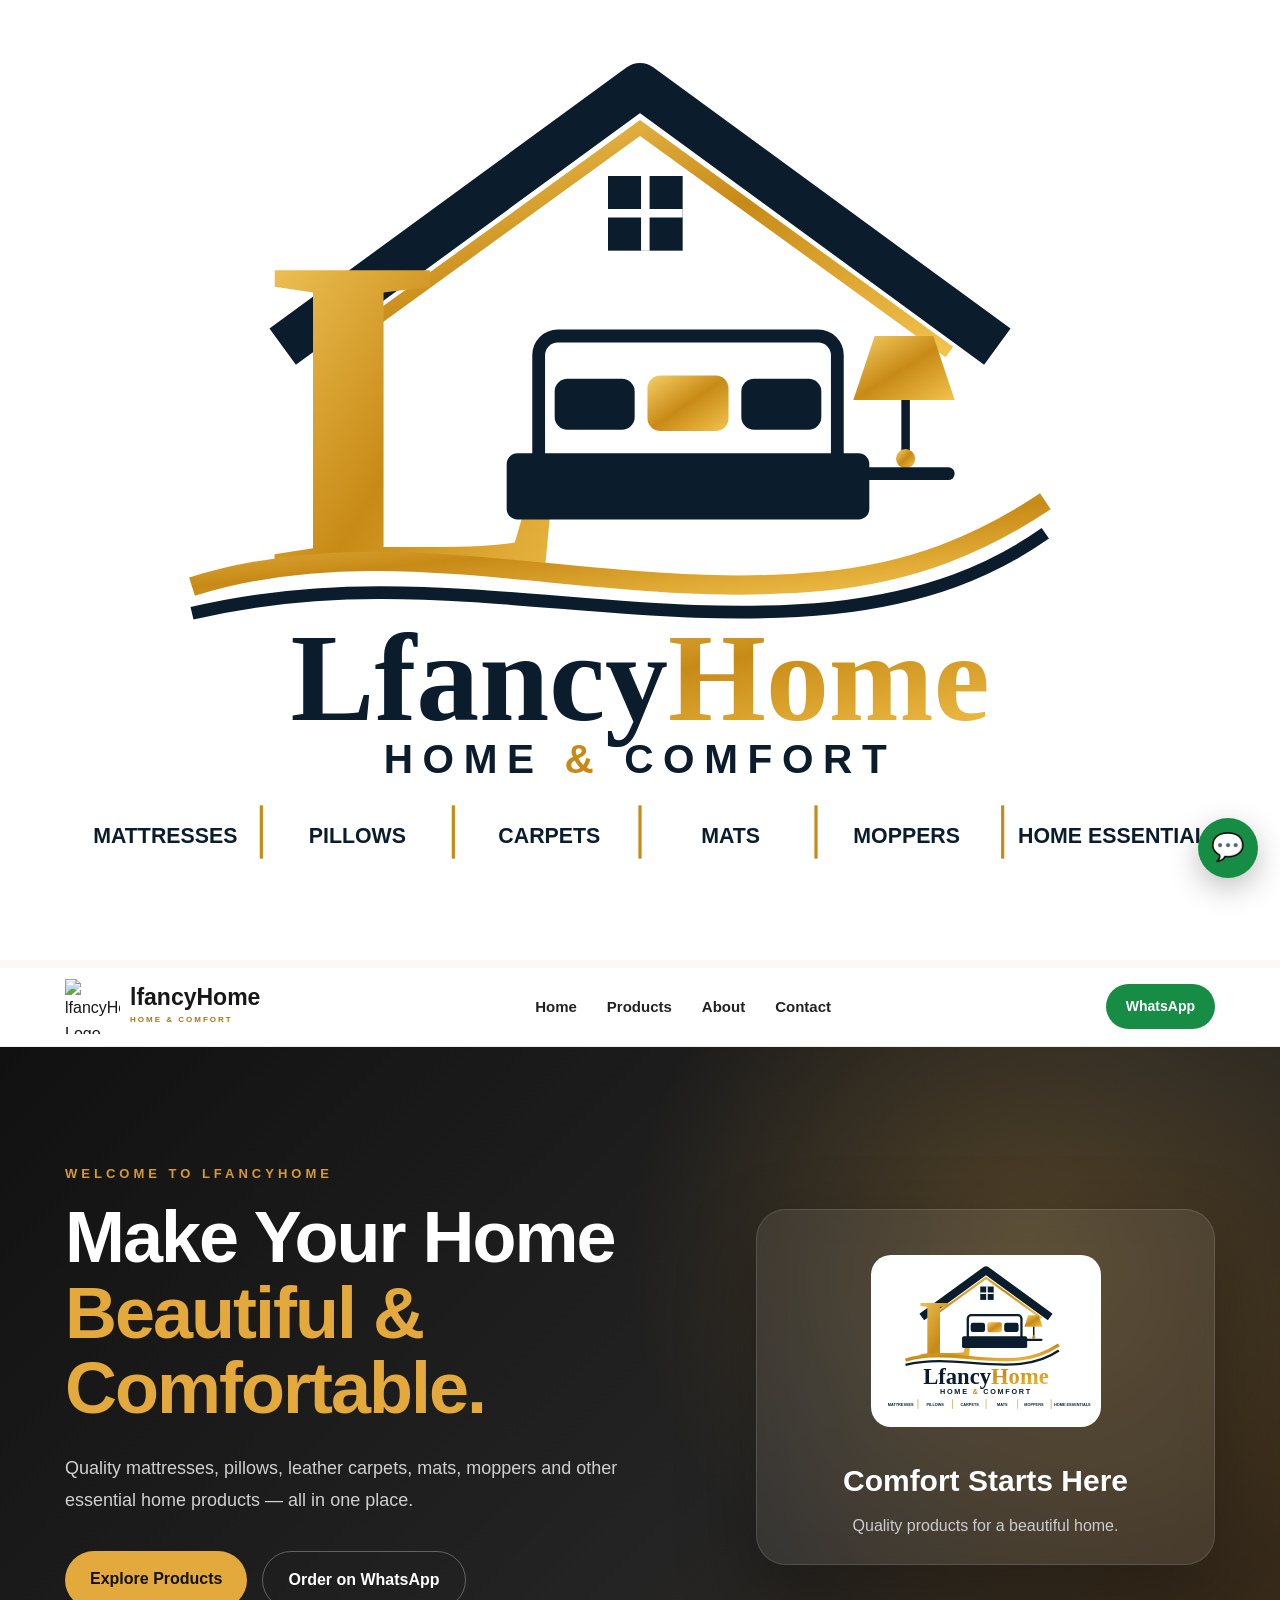
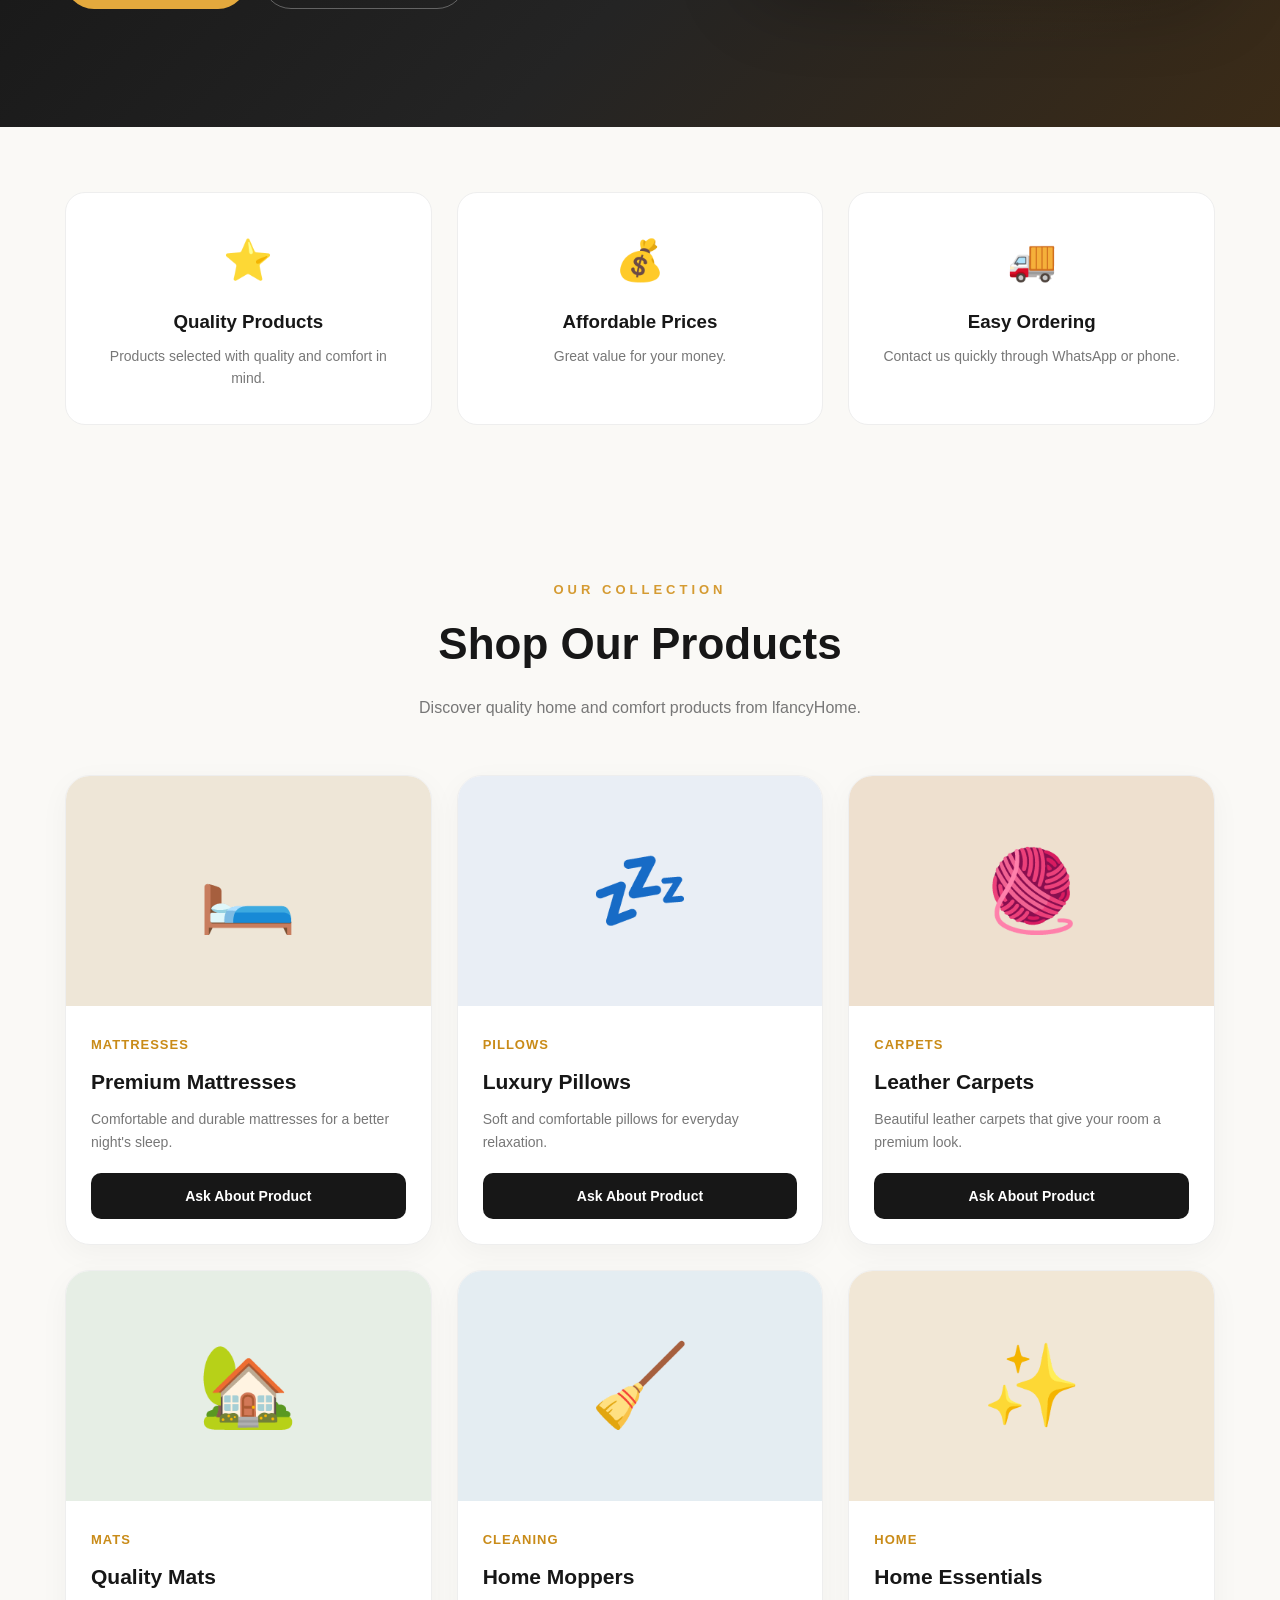
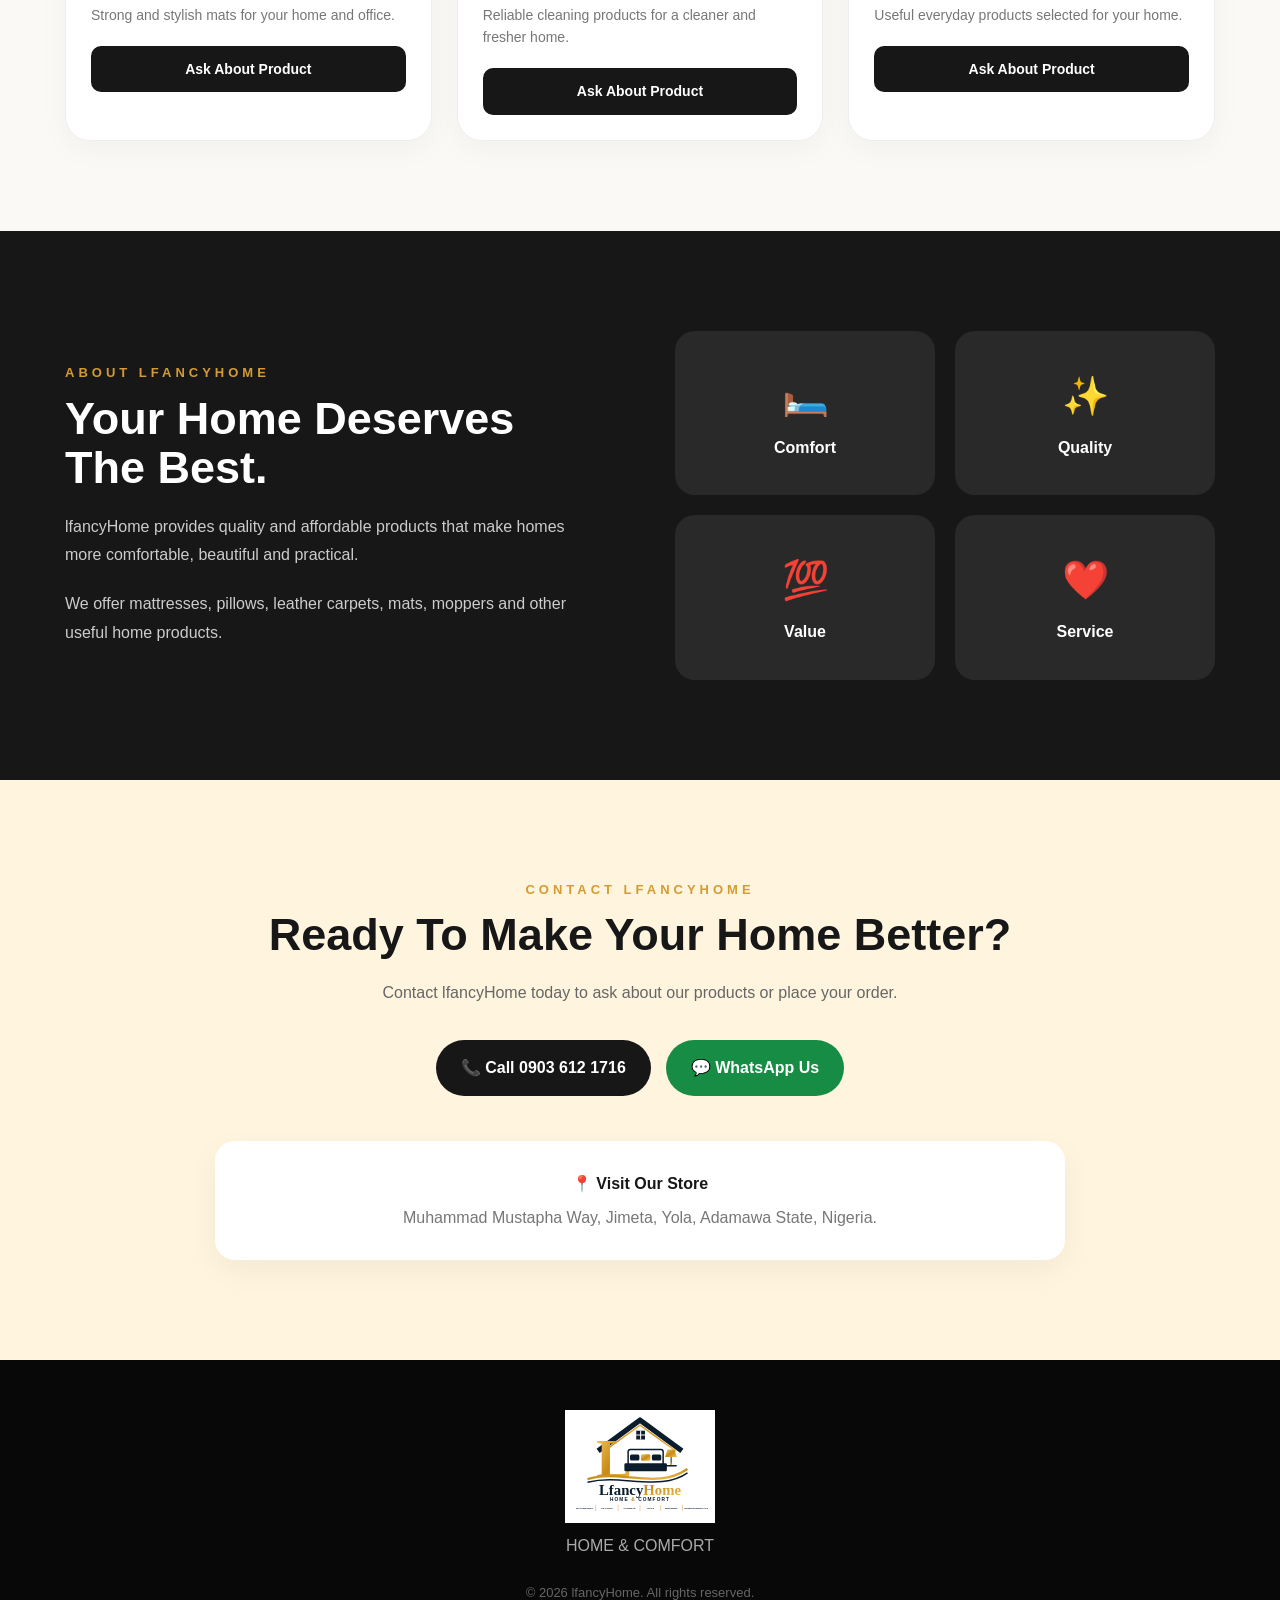
==== index.html @ cd6d3fe1 "Fix image source filename in index.html" ====
<!DOCTYPE html>
<html lang="en">
<head>
  <meta charset="UTF-8">
 <img src="lfancyHome-logo.svg" alt="lfancyHome Logo">
  <meta name="viewport" content="width=device-width, initial-scale=1.0">
  <title>lfancyHome | Home & Comfort</title>
  <meta name="description" content="lfancyHome - Quality mattresses, pillows, leather carpets, mats, moppers and home essentials in Jimeta, Yola, Adamawa State.">
  <link rel="stylesheet" href="style.css">
</head>
<body>

<header class="navbar">
  <div class="nav-container">
    <a href="#home" class="brand">
      <img src="Lfancy-home-logo.svg" alt="lfancyHome Logo">
      <div class="brand-text">
        <strong>lfancyHome</strong>
        <small>HOME & COMFORT</small>
      </div>
    </a>
    <nav>
      <a href="#home">Home</a>
      <a href="#products">Products</a>
      <a href="#about">About</a>
      <a href="#contact">Contact</a>
    </nav>
    <a class="whatsapp-btn" href="https://wa.me/2349036121716" target="_blank">WhatsApp</a>
  </div>
</header>

<section id="home" class="hero">
  <div class="hero-content">
    <div class="hero-text">
      <p class="small-title">WELCOME TO LFANCYHOME</p>
      <h1>Make Your Home <span>Beautiful & Comfortable.</span></h1>
      <p class="hero-description">Quality mattresses, pillows, leather carpets, mats, moppers and other essential home products — all in one place.</p>
      <div class="hero-buttons">
        <a href="#products" class="primary-btn">Explore Products</a>
        <a href="https://wa.me/2349036121716?text=Hello%20lfancyHome%2C%20I%20want%20to%20make%20an%20order." target="_blank" class="secondary-btn">Order on WhatsApp</a>
      </div>
    </div>
    <div class="hero-card">
      <img src="lfancyHome-logo.svg" alt="lfancyHome">
      <h2>Comfort Starts Here</h2>
      <p>Quality products for a beautiful home.</p>
    </div>
  </div>
</section>

<section class="features">
  <div class="feature"><div class="feature-icon">⭐</div><h3>Quality Products</h3><p>Products selected with quality and comfort in mind.</p></div>
  <div class="feature"><div class="feature-icon">💰</div><h3>Affordable Prices</h3><p>Great value for your money.</p></div>
  <div class="feature"><div class="feature-icon">🚚</div><h3>Easy Ordering</h3><p>Contact us quickly through WhatsApp or phone.</p></div>
</section>

<section id="products" class="products-section">
  <div class="section-heading">
    <p class="small-title">OUR COLLECTION</p>
    <h2>Shop Our Products</h2>
    <p>Discover quality home and comfort products from lfancyHome.</p>
  </div>

  <div class="product-grid">
    <div class="product-card"><div class="product-image mattress">🛏️</div><div class="product-content"><span>Mattresses</span><h3>Premium Mattresses</h3><p>Comfortable and durable mattresses for a better night's sleep.</p><a href="https://wa.me/2349036121716?text=Hello%20lfancyHome%2C%20I%20am%20interested%20in%20your%20mattresses." target="_blank" class="product-btn">Ask About Product</a></div></div>
    <div class="product-card"><div class="product-image pillows">💤</div><div class="product-content"><span>Pillows</span><h3>Luxury Pillows</h3><p>Soft and comfortable pillows for everyday relaxation.</p><a href="https://wa.me/2349036121716?text=Hello%20lfancyHome%2C%20I%20am%20interested%20in%20your%20pillows." target="_blank" class="product-btn">Ask About Product</a></div></div>
    <div class="product-card"><div class="product-image carpet">🧶</div><div class="product-content"><span>Carpets</span><h3>Leather Carpets</h3><p>Beautiful leather carpets that give your room a premium look.</p><a href="https://wa.me/2349036121716?text=Hello%20lfancyHome%2C%20I%20am%20interested%20in%20your%20leather%20carpets." target="_blank" class="product-btn">Ask About Product</a></div></div>
    <div class="product-card"><div class="product-image mats">🏡</div><div class="product-content"><span>Mats</span><h3>Quality Mats</h3><p>Strong and stylish mats for your home and office.</p><a href="https://wa.me/2349036121716?text=Hello%20lfancyHome%2C%20I%20am%20interested%20in%20your%20mats." target="_blank" class="product-btn">Ask About Product</a></div></div>
    <div class="product-card"><div class="product-image cleaning">🧹</div><div class="product-content"><span>Cleaning</span><h3>Home Moppers</h3><p>Reliable cleaning products for a cleaner and fresher home.</p><a href="https://wa.me/2349036121716?text=Hello%20lfancyHome%2C%20I%20am%20interested%20in%20your%20moppers." target="_blank" class="product-btn">Ask About Product</a></div></div>
    <div class="product-card"><div class="product-image home">✨</div><div class="product-content"><span>Home</span><h3>Home Essentials</h3><p>Useful everyday products selected for your home.</p><a href="https://wa.me/2349036121716?text=Hello%20lfancyHome%2C%20I%20want%20to%20know%20more%20about%20your%20home%20essentials." target="_blank" class="product-btn">Ask About Product</a></div></div>
  </div>
</section>

<section id="about" class="about">
  <div class="about-container">
    <div class="about-text">
      <p class="small-title">ABOUT LFANCYHOME</p>
      <h2>Your Home Deserves The Best.</h2>
      <p>lfancyHome provides quality and affordable products that make homes more comfortable, beautiful and practical.</p>
      <p>We offer mattresses, pillows, leather carpets, mats, moppers and other useful home products.</p>
    </div>
    <div class="about-box">
      <div><strong>🛏️</strong><p>Comfort</p></div>
      <div><strong>✨</strong><p>Quality</p></div>
      <div><strong>💯</strong><p>Value</p></div>
      <div><strong>❤️</strong><p>Service</p></div>
    </div>
  </div>
</section>

<section id="contact" class="contact">
  <div class="contact-container">
    <p class="small-title">CONTACT LFANCYHOME</p>
    <h2>Ready To Make Your Home Better?</h2>
    <p>Contact lfancyHome today to ask about our products or place your order.</p>
    <div class="contact-buttons">
      <a href="tel:+2349036121716" class="call-btn">📞 Call 0903 612 1716</a>
      <a href="https://wa.me/2349036121716" target="_blank" class="whatsapp-large">💬 WhatsApp Us</a>
    </div>
    <div class="address">
      <strong>📍 Visit Our Store</strong>
      <p>Muhammad Mustapha Way, Jimeta, Yola, Adamawa State, Nigeria.</p>
    </div>
  </div>
</section>

<footer>
  <img src="lfancyHome-logo.svg" alt="lfancyHome Logo">
  <p>HOME & COMFORT</p>
  <p class="copyright">© 2026 lfancyHome. All rights reserved.</p>
</footer>

<a href="https://wa.me/2349036121716" target="_blank" class="floating-whatsapp" aria-label="Chat with lfancyHome on WhatsApp">💬</a>

</body>
</html>
---- style.css ----
*{margin:0;padding:0;box-sizing:border-box}
html{scroll-behavior:smooth}
body{font-family:Arial,Helvetica,sans-serif;background:#faf9f6;color:#171717;line-height:1.6}
a{text-decoration:none}img{max-width:100%}
.navbar{position:sticky;top:0;z-index:1000;background:rgba(255,255,255,.97);border-bottom:1px solid #eee;backdrop-filter:blur(12px)}
.nav-container{max-width:1200px;min-height:78px;margin:auto;padding:10px 25px;display:flex;align-items:center;justify-content:space-between;gap:25px}
.brand{display:flex;align-items:center;gap:10px;color:#171717}.brand img{width:55px;height:55px;object-fit:contain}
.brand-text{display:flex;flex-direction:column}.brand-text strong{font-size:23px;line-height:1;font-weight:900}.brand-text small{margin-top:5px;font-size:8px;letter-spacing:2px;color:#a87518;font-weight:bold}
nav{display:flex;gap:30px}nav a{color:#222;font-size:15px;font-weight:600;transition:.3s}nav a:hover{color:#c98b18}
.whatsapp-btn{padding:11px 20px;border-radius:50px;background:#168c45;color:white;font-size:14px;font-weight:bold;transition:.3s}.whatsapp-btn:hover{background:#0d7036;transform:translateY(-2px)}
.hero{min-height:680px;background:radial-gradient(circle at 80% 30%,rgba(211,151,48,.25),transparent 35%),linear-gradient(135deg,#111,#242424 60%,#3b2b17);color:white;display:flex;align-items:center}
.hero-content{width:100%;max-width:1200px;margin:auto;padding:90px 25px;display:grid;grid-template-columns:1.15fr .85fr;align-items:center;gap:70px}
.small-title{color:#d59b32;font-size:13px;font-weight:bold;letter-spacing:4px;text-transform:uppercase}
.hero h1{margin-top:15px;font-size:clamp(42px,6vw,72px);line-height:1.05;font-weight:900;letter-spacing:-2px}.hero h1 span{display:block;color:#e4a93d}
.hero-description{max-width:650px;margin-top:25px;color:#d0d0d0;font-size:18px;line-height:1.8}
.hero-buttons{margin-top:35px;display:flex;flex-wrap:wrap;gap:15px}.primary-btn,.secondary-btn{display:inline-block;padding:15px 25px;border-radius:50px;font-weight:bold;transition:.3s}
.primary-btn{background:#e4a93d;color:#111}.primary-btn:hover{background:#f2bd55;transform:translateY(-3px)}
.secondary-btn{color:white;border:1px solid rgba(255,255,255,.3)}.secondary-btn:hover{background:white;color:#111}
.hero-card{padding:25px;border-radius:30px;background:rgba(255,255,255,.08);border:1px solid rgba(255,255,255,.12);text-align:center;backdrop-filter:blur(15px);box-shadow:0 30px 80px rgba(0,0,0,.3)}
.hero-card img{width:230px;margin:20px auto 30px;display:block;border-radius:20px}.hero-card h2{font-size:30px}.hero-card p{margin-top:8px;color:#ccc}
.features{max-width:1200px;margin:auto;padding:65px 25px;display:grid;grid-template-columns:repeat(3,1fr);gap:25px}
.feature{background:white;padding:35px 25px;border-radius:20px;text-align:center;border:1px solid #eee;transition:.3s}.feature:hover{transform:translateY(-6px);box-shadow:0 20px 50px rgba(0,0,0,.08)}
.feature-icon{font-size:40px;margin-bottom:15px}.feature h3{margin-bottom:8px}.feature p{color:#777;font-size:14px}
.products-section{max-width:1200px;margin:auto;padding:90px 25px}.section-heading{max-width:700px;margin:auto;text-align:center}.section-heading h2{margin-top:8px;font-size:44px;font-weight:900}.section-heading>p:last-child{margin-top:15px;color:#777}
.product-grid{margin-top:55px;display:grid;grid-template-columns:repeat(3,1fr);gap:25px}.product-card{overflow:hidden;background:white;border-radius:25px;border:1px solid #eee;box-shadow:0 8px 30px rgba(0,0,0,.04);transition:.3s}.product-card:hover{transform:translateY(-8px);box-shadow:0 25px 60px rgba(0,0,0,.1)}
.product-image{height:230px;display:flex;align-items:center;justify-content:center;font-size:80px}.mattress{background:#eee6d7}.pillows{background:#e9eef5}.carpet{background:#eee0cf}.mats{background:#e6eee5}.cleaning{background:#e4edf2}.home{background:#f1e7d6}
.product-content{padding:25px}.product-content span{color:#c98b18;font-size:13px;font-weight:bold;text-transform:uppercase;letter-spacing:1px}.product-content h3{margin-top:8px;font-size:21px}.product-content p{margin-top:10px;color:#777;font-size:14px}
.product-btn{display:block;margin-top:20px;padding:12px;background:#171717;color:white;text-align:center;border-radius:10px;font-size:14px;font-weight:bold;transition:.3s}.product-btn:hover{background:#c98b18}
.about{background:#171717;color:white}.about-container{max-width:1200px;margin:auto;padding:100px 25px;display:grid;grid-template-columns:1fr 1fr;gap:70px;align-items:center}
.about h2{margin-top:10px;font-size:45px;line-height:1.1}.about-text>p:not(.small-title){margin-top:20px;color:#ccc;line-height:1.8}
.about-box{display:grid;grid-template-columns:repeat(2,1fr);gap:20px}.about-box div{padding:35px;background:rgba(255,255,255,.08);border-radius:20px;text-align:center}.about-box strong{font-size:38px}.about-box p{margin-top:8px;font-weight:bold}
.contact{background:#fff5df;text-align:center}.contact-container{max-width:900px;margin:auto;padding:100px 25px}.contact h2{margin-top:10px;font-size:45px;line-height:1.1}.contact-container>p:not(.small-title){margin-top:20px;color:#666}
.contact-buttons{margin-top:35px;display:flex;justify-content:center;flex-wrap:wrap;gap:15px}.call-btn,.whatsapp-large{padding:15px 25px;border-radius:50px;font-weight:bold;transition:.3s}.call-btn{background:#171717;color:white}.whatsapp-large{background:#168c45;color:white}
.address{margin-top:45px;padding:30px;background:white;border-radius:20px;box-shadow:0 10px 30px rgba(0,0,0,.05)}.address p{margin-top:8px;color:#777}
footer{padding:50px 25px;background:#080808;color:white;text-align:center}footer img{width:150px;margin:auto;display:block}footer>p{margin-top:10px;color:#aaa}footer .copyright{margin-top:25px;color:#666;font-size:13px}
.floating-whatsapp{position:fixed;right:22px;bottom:22px;z-index:999;width:60px;height:60px;display:flex;align-items:center;justify-content:center;background:#168c45;color:white;border-radius:50%;font-size:27px;box-shadow:0 10px 30px rgba(0,0,0,.25);transition:.3s}.floating-whatsapp:hover{transform:scale(1.1)}
@media(max-width:900px){nav{display:none}.hero-content{grid-template-columns:1fr;text-align:center}.hero-description{margin-left:auto;margin-right:auto}.hero-buttons{justify-content:center}.hero-card{max-width:500px;width:100%;margin:auto}.features{grid-template-columns:1fr}.product-grid{grid-template-columns:repeat(2,1fr)}.about-container{grid-template-columns:1fr}}
@media(max-width:600px){.nav-container{padding:10px 15px}.brand img{width:45px;height:45px}.brand-text strong{font-size:19px}.brand-text small{font-size:7px}.whatsapp-btn{padding:9px 13px;font-size:12px}.hero-content{padding:70px 20px}.hero h1{font-size:42px}.hero-description{font-size:16px}.products-section{padding:70px 20px}.section-heading h2{font-size:35px}.product-grid{grid-template-columns:1fr}.about-container{padding:70px 20px}.about h2{font-size:35px}.contact-container{padding:70px 20px}.contact h2{font-size:35px}.floating-whatsapp{width:55px;height:55px;right:18px;bottom:18px}}
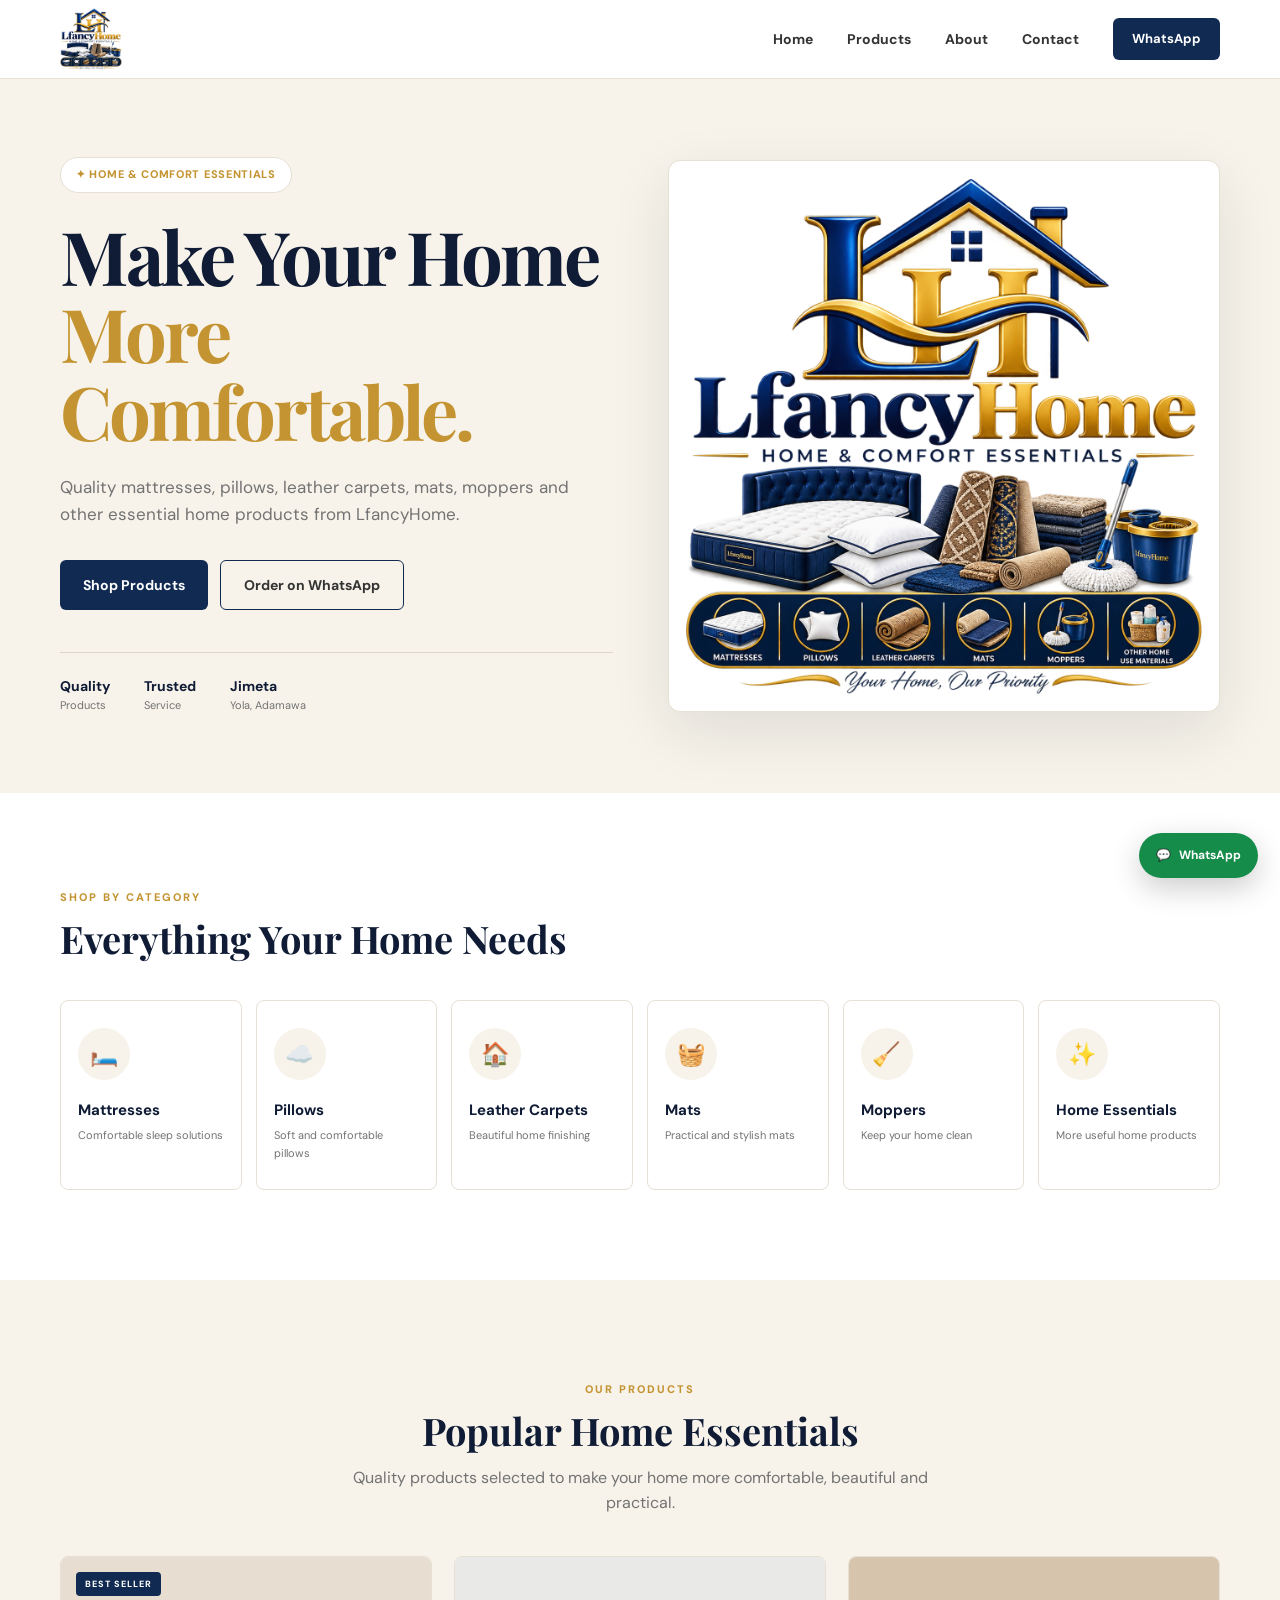
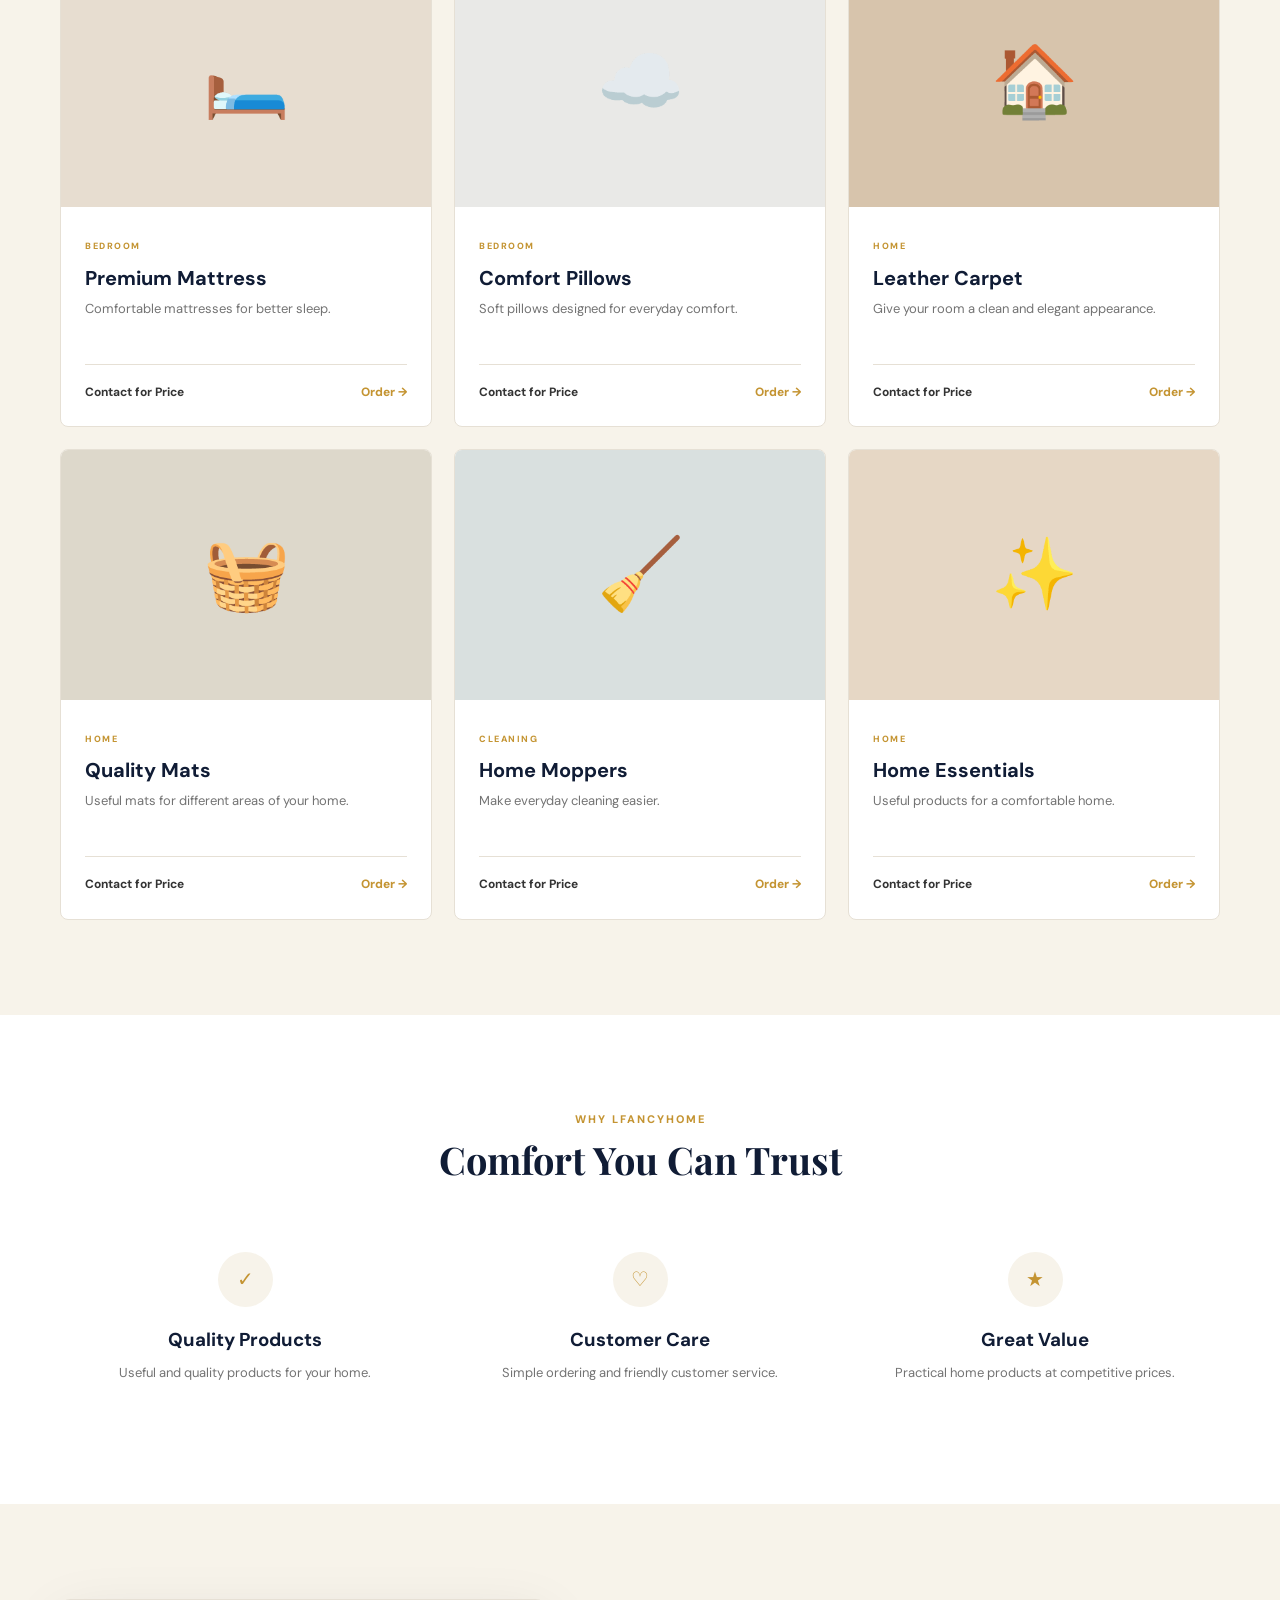
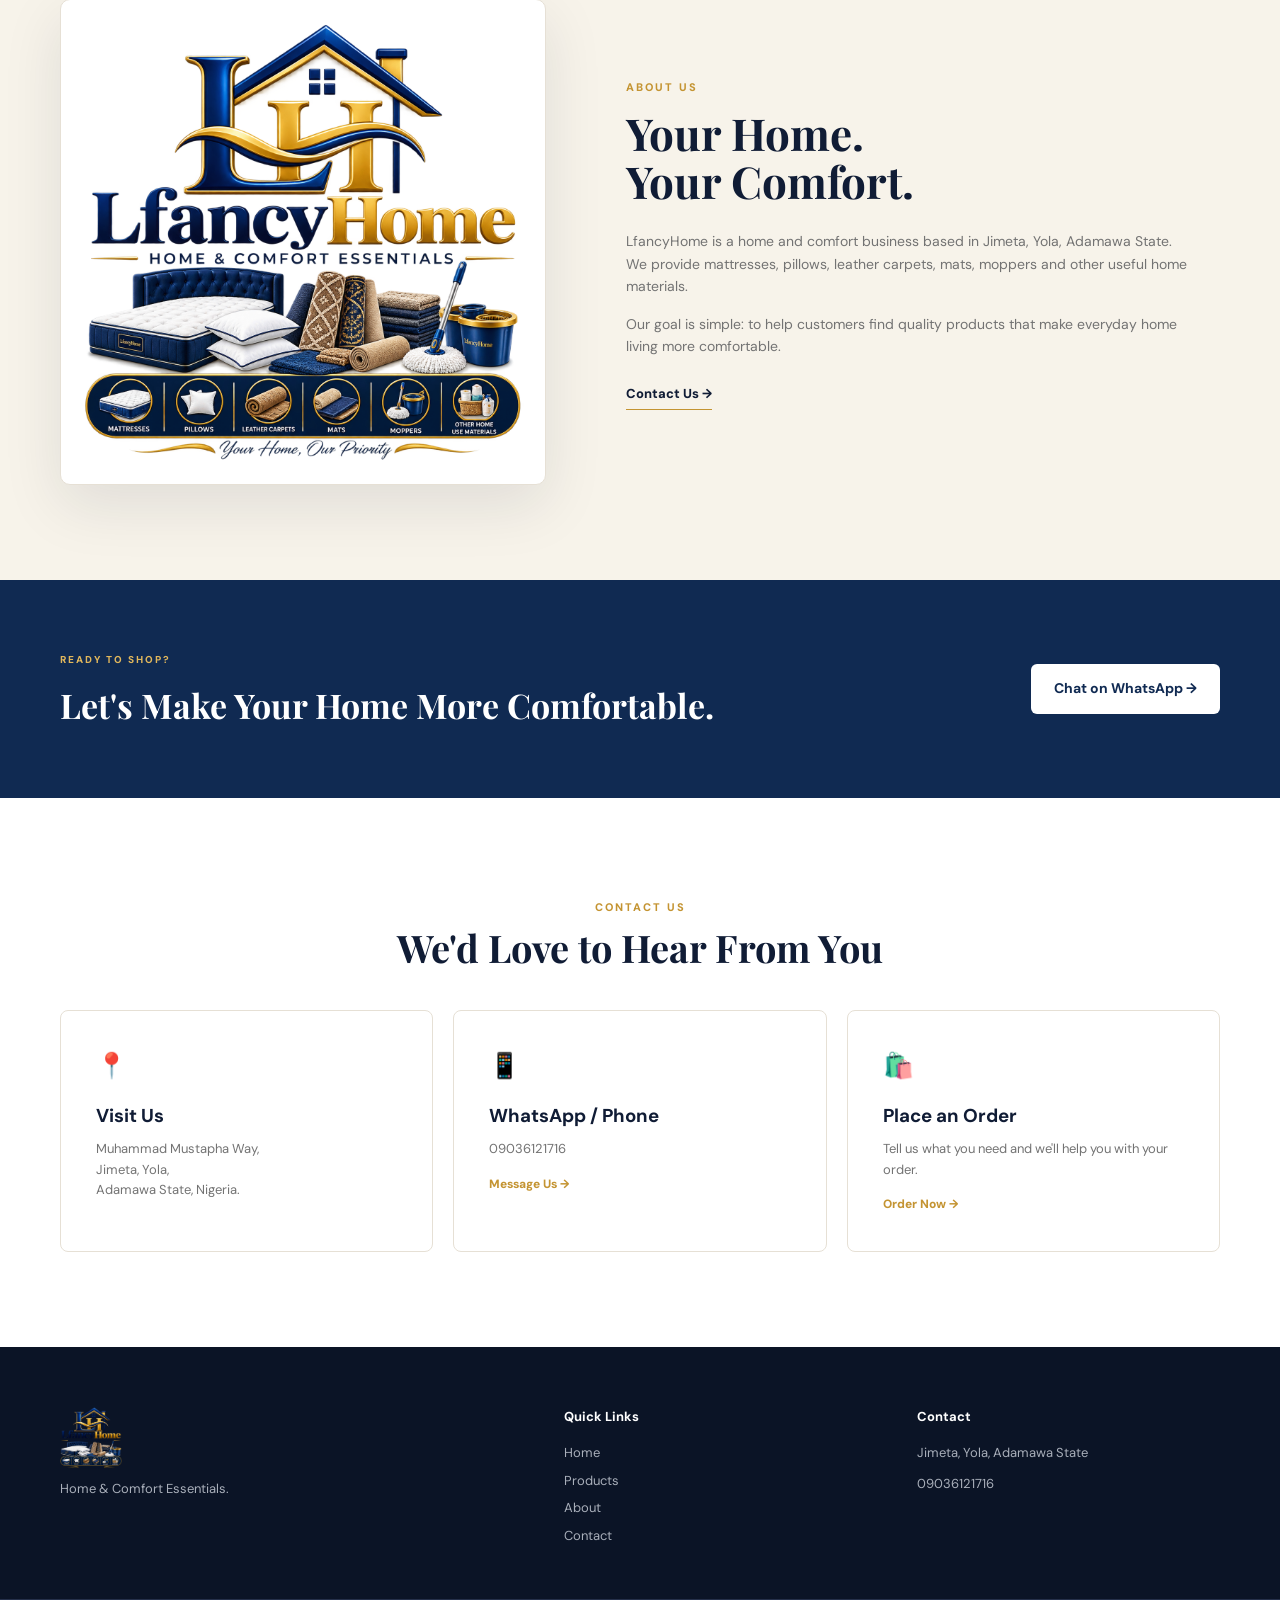
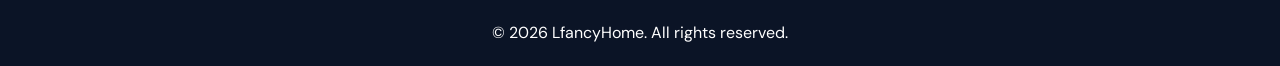
==== commit eff95b67: "Add files via upload" ====
--- a/index.html
+++ b/index.html
@@ -2,115 +2,121 @@
 <html lang="en">
 <head>
   <meta charset="UTF-8">
- <img src="lfancyHome-logo.svg" alt="lfancyHome Logo">
   <meta name="viewport" content="width=device-width, initial-scale=1.0">
-  <title>lfancyHome | Home & Comfort</title>
-  <meta name="description" content="lfancyHome - Quality mattresses, pillows, leather carpets, mats, moppers and home essentials in Jimeta, Yola, Adamawa State.">
+  <title>LfancyHome | Home & Comfort Essentials</title>
+  <meta name="description" content="LfancyHome - mattresses, pillows, leather carpets, mats, moppers and home essentials in Jimeta, Yola, Adamawa State.">
+  <link rel="preconnect" href="https://fonts.googleapis.com">
+  <link rel="preconnect" href="https://fonts.gstatic.com" crossorigin>
+  <link href="https://fonts.googleapis.com/css2?family=DM+Sans:wght@400;500;600;700&family=Playfair+Display:wght@600;700&display=swap" rel="stylesheet">
   <link rel="stylesheet" href="style.css">
 </head>
 <body>
-
-<header class="navbar">
-  <div class="nav-container">
-    <a href="#home" class="brand">
-      <img src="Lfancy-home-logo.svg" alt="lfancyHome Logo">
-      <div class="brand-text">
-        <strong>lfancyHome</strong>
-        <small>HOME & COMFORT</small>
-      </div>
-    </a>
-    <nav>
-      <a href="#home">Home</a>
-      <a href="#products">Products</a>
-      <a href="#about">About</a>
-      <a href="#contact">Contact</a>
+<header class="header">
+  <div class="container nav">
+    <a href="#home" class="brand"><img src="LfancyHome-logo.png" alt="LfancyHome - Home & Comfort Essentials"></a>
+    <nav class="desktop-nav">
+      <a href="#home">Home</a><a href="#products">Products</a><a href="#about">About</a><a href="#contact">Contact</a>
     </nav>
-    <a class="whatsapp-btn" href="https://wa.me/2349036121716" target="_blank">WhatsApp</a>
+    <a class="nav-whatsapp" href="https://wa.me/2349036121716" target="_blank">WhatsApp</a>
+    <button class="menu-btn" id="menuBtn" aria-label="Open menu">☰</button>
+  </div>
+  <div class="mobile-menu" id="mobileMenu">
+    <a href="#home">Home</a><a href="#products">Products</a><a href="#about">About</a><a href="#contact">Contact</a>
+    <a class="mobile-whatsapp" href="https://wa.me/2349036121716" target="_blank">Order on WhatsApp</a>
   </div>
 </header>
 
-<section id="home" class="hero">
-  <div class="hero-content">
-    <div class="hero-text">
-      <p class="small-title">WELCOME TO LFANCYHOME</p>
-      <h1>Make Your Home <span>Beautiful & Comfortable.</span></h1>
-      <p class="hero-description">Quality mattresses, pillows, leather carpets, mats, moppers and other essential home products — all in one place.</p>
+<main>
+<section class="hero" id="home">
+  <div class="container hero-grid">
+    <div class="hero-content">
+      <div class="badge">✦ HOME & COMFORT ESSENTIALS</div>
+      <h1>Make Your Home <span>More Comfortable.</span></h1>
+      <p>Quality mattresses, pillows, leather carpets, mats, moppers and other essential home products from LfancyHome.</p>
       <div class="hero-buttons">
-        <a href="#products" class="primary-btn">Explore Products</a>
-        <a href="https://wa.me/2349036121716?text=Hello%20lfancyHome%2C%20I%20want%20to%20make%20an%20order." target="_blank" class="secondary-btn">Order on WhatsApp</a>
+        <a href="#products" class="btn btn-primary">Shop Products</a>
+        <a href="https://wa.me/2349036121716?text=Hello%20LfancyHome%2C%20I%20want%20to%20make%20an%20order." class="btn btn-outline" target="_blank">Order on WhatsApp</a>
+      </div>
+      <div class="hero-info">
+        <div><strong>Quality</strong><small>Products</small></div>
+        <div><strong>Trusted</strong><small>Service</small></div>
+        <div><strong>Jimeta</strong><small>Yola, Adamawa</small></div>
       </div>
     </div>
-    <div class="hero-card">
-      <img src="lfancyHome-logo.svg" alt="lfancyHome">
-      <h2>Comfort Starts Here</h2>
-      <p>Quality products for a beautiful home.</p>
+    <div class="hero-logo-card">
+      <img src="LfancyHome-logo.png" alt="LfancyHome logo showing mattresses, pillows, carpets, mats and moppers">
     </div>
   </div>
 </section>
 
-<section class="features">
-  <div class="feature"><div class="feature-icon">⭐</div><h3>Quality Products</h3><p>Products selected with quality and comfort in mind.</p></div>
-  <div class="feature"><div class="feature-icon">💰</div><h3>Affordable Prices</h3><p>Great value for your money.</p></div>
-  <div class="feature"><div class="feature-icon">🚚</div><h3>Easy Ordering</h3><p>Contact us quickly through WhatsApp or phone.</p></div>
-</section>
-
-<section id="products" class="products-section">
-  <div class="section-heading">
-    <p class="small-title">OUR COLLECTION</p>
-    <h2>Shop Our Products</h2>
-    <p>Discover quality home and comfort products from lfancyHome.</p>
-  </div>
-
-  <div class="product-grid">
-    <div class="product-card"><div class="product-image mattress">🛏️</div><div class="product-content"><span>Mattresses</span><h3>Premium Mattresses</h3><p>Comfortable and durable mattresses for a better night's sleep.</p><a href="https://wa.me/2349036121716?text=Hello%20lfancyHome%2C%20I%20am%20interested%20in%20your%20mattresses." target="_blank" class="product-btn">Ask About Product</a></div></div>
-    <div class="product-card"><div class="product-image pillows">💤</div><div class="product-content"><span>Pillows</span><h3>Luxury Pillows</h3><p>Soft and comfortable pillows for everyday relaxation.</p><a href="https://wa.me/2349036121716?text=Hello%20lfancyHome%2C%20I%20am%20interested%20in%20your%20pillows." target="_blank" class="product-btn">Ask About Product</a></div></div>
-    <div class="product-card"><div class="product-image carpet">🧶</div><div class="product-content"><span>Carpets</span><h3>Leather Carpets</h3><p>Beautiful leather carpets that give your room a premium look.</p><a href="https://wa.me/2349036121716?text=Hello%20lfancyHome%2C%20I%20am%20interested%20in%20your%20leather%20carpets." target="_blank" class="product-btn">Ask About Product</a></div></div>
-    <div class="product-card"><div class="product-image mats">🏡</div><div class="product-content"><span>Mats</span><h3>Quality Mats</h3><p>Strong and stylish mats for your home and office.</p><a href="https://wa.me/2349036121716?text=Hello%20lfancyHome%2C%20I%20am%20interested%20in%20your%20mats." target="_blank" class="product-btn">Ask About Product</a></div></div>
-    <div class="product-card"><div class="product-image cleaning">🧹</div><div class="product-content"><span>Cleaning</span><h3>Home Moppers</h3><p>Reliable cleaning products for a cleaner and fresher home.</p><a href="https://wa.me/2349036121716?text=Hello%20lfancyHome%2C%20I%20am%20interested%20in%20your%20moppers." target="_blank" class="product-btn">Ask About Product</a></div></div>
-    <div class="product-card"><div class="product-image home">✨</div><div class="product-content"><span>Home</span><h3>Home Essentials</h3><p>Useful everyday products selected for your home.</p><a href="https://wa.me/2349036121716?text=Hello%20lfancyHome%2C%20I%20want%20to%20know%20more%20about%20your%20home%20essentials." target="_blank" class="product-btn">Ask About Product</a></div></div>
-  </div>
-</section>
-
-<section id="about" class="about">
-  <div class="about-container">
-    <div class="about-text">
-      <p class="small-title">ABOUT LFANCYHOME</p>
-      <h2>Your Home Deserves The Best.</h2>
-      <p>lfancyHome provides quality and affordable products that make homes more comfortable, beautiful and practical.</p>
-      <p>We offer mattresses, pillows, leather carpets, mats, moppers and other useful home products.</p>
-    </div>
-    <div class="about-box">
-      <div><strong>🛏️</strong><p>Comfort</p></div>
-      <div><strong>✨</strong><p>Quality</p></div>
-      <div><strong>💯</strong><p>Value</p></div>
-      <div><strong>❤️</strong><p>Service</p></div>
+<section class="categories">
+  <div class="container">
+    <div class="section-heading"><span>SHOP BY CATEGORY</span><h2>Everything Your Home Needs</h2></div>
+    <div class="category-grid">
+      <a href="#products" class="category"><div class="category-icon">🛏️</div><h3>Mattresses</h3><p>Comfortable sleep solutions</p></a>
+      <a href="#products" class="category"><div class="category-icon">☁️</div><h3>Pillows</h3><p>Soft and comfortable pillows</p></a>
+      <a href="#products" class="category"><div class="category-icon">🏠</div><h3>Leather Carpets</h3><p>Beautiful home finishing</p></a>
+      <a href="#products" class="category"><div class="category-icon">🧺</div><h3>Mats</h3><p>Practical and stylish mats</p></a>
+      <a href="#products" class="category"><div class="category-icon">🧹</div><h3>Moppers</h3><p>Keep your home clean</p></a>
+      <a href="#products" class="category"><div class="category-icon">✨</div><h3>Home Essentials</h3><p>More useful home products</p></a>
     </div>
   </div>
 </section>
 
-<section id="contact" class="contact">
-  <div class="contact-container">
-    <p class="small-title">CONTACT LFANCYHOME</p>
-    <h2>Ready To Make Your Home Better?</h2>
-    <p>Contact lfancyHome today to ask about our products or place your order.</p>
-    <div class="contact-buttons">
-      <a href="tel:+2349036121716" class="call-btn">📞 Call 0903 612 1716</a>
-      <a href="https://wa.me/2349036121716" target="_blank" class="whatsapp-large">💬 WhatsApp Us</a>
+<section class="products-section" id="products">
+  <div class="container">
+    <div class="section-heading center">
+      <span>OUR PRODUCTS</span><h2>Popular Home Essentials</h2>
+      <p>Quality products selected to make your home more comfortable, beautiful and practical.</p>
     </div>
-    <div class="address">
-      <strong>📍 Visit Our Store</strong>
-      <p>Muhammad Mustapha Way, Jimeta, Yola, Adamawa State, Nigeria.</p>
+    <div class="product-grid">
+      <article class="product-card"><div class="product-image mattress"><span>BEST SELLER</span>🛏️</div><div class="product-info"><small>BEDROOM</small><h3>Premium Mattress</h3><p>Comfortable mattresses for better sleep.</p><div class="product-bottom"><strong>Contact for Price</strong><a href="https://wa.me/2349036121716?text=Hello%20LfancyHome%2C%20I%27m%20interested%20in%20a%20Premium%20Mattress." target="_blank">Order →</a></div></div></article>
+      <article class="product-card"><div class="product-image pillow">☁️</div><div class="product-info"><small>BEDROOM</small><h3>Comfort Pillows</h3><p>Soft pillows designed for everyday comfort.</p><div class="product-bottom"><strong>Contact for Price</strong><a href="https://wa.me/2349036121716?text=Hello%20LfancyHome%2C%20I%27m%20interested%20in%20Comfort%20Pillows." target="_blank">Order →</a></div></div></article>
+      <article class="product-card"><div class="product-image carpet">🏠</div><div class="product-info"><small>HOME</small><h3>Leather Carpet</h3><p>Give your room a clean and elegant appearance.</p><div class="product-bottom"><strong>Contact for Price</strong><a href="https://wa.me/2349036121716?text=Hello%20LfancyHome%2C%20I%27m%20interested%20in%20Leather%20Carpets." target="_blank">Order →</a></div></div></article>
+      <article class="product-card"><div class="product-image mat">🧺</div><div class="product-info"><small>HOME</small><h3>Quality Mats</h3><p>Useful mats for different areas of your home.</p><div class="product-bottom"><strong>Contact for Price</strong><a href="https://wa.me/2349036121716?text=Hello%20LfancyHome%2C%20I%27m%20interested%20in%20Quality%20Mats." target="_blank">Order →</a></div></article>
+      <article class="product-card"><div class="product-image mop">🧹</div><div class="product-info"><small>CLEANING</small><h3>Home Moppers</h3><p>Make everyday cleaning easier.</p><div class="product-bottom"><strong>Contact for Price</strong><a href="https://wa.me/2349036121716?text=Hello%20LfancyHome%2C%20I%27m%20interested%20in%20Home%20Moppers." target="_blank">Order →</a></div></article>
+      <article class="product-card"><div class="product-image essentials">✨</div><div class="product-info"><small>HOME</small><h3>Home Essentials</h3><p>Useful products for a comfortable home.</p><div class="product-bottom"><strong>Contact for Price</strong><a href="https://wa.me/2349036121716?text=Hello%20LfancyHome%2C%20I%27m%20interested%20in%20your%20Home%20Essentials." target="_blank">Order →</a></div></article>
     </div>
   </div>
 </section>
 
-<footer>
-  <img src="lfancyHome-logo.svg" alt="lfancyHome Logo">
-  <p>HOME & COMFORT</p>
-  <p class="copyright">© 2026 lfancyHome. All rights reserved.</p>
-</footer>
+<section class="why-us"><div class="container">
+  <div class="section-heading center"><span>WHY LFANCYHOME</span><h2>Comfort You Can Trust</h2></div>
+  <div class="features">
+    <div class="feature"><div>✓</div><h3>Quality Products</h3><p>Useful and quality products for your home.</p></div>
+    <div class="feature"><div>♡</div><h3>Customer Care</h3><p>Simple ordering and friendly customer service.</p></div>
+    <div class="feature"><div>★</div><h3>Great Value</h3><p>Practical home products at competitive prices.</p></div>
+  </div>
+</div></section>
 
-<a href="https://wa.me/2349036121716" target="_blank" class="floating-whatsapp" aria-label="Chat with lfancyHome on WhatsApp">💬</a>
+<section class="about" id="about"><div class="container about-grid">
+  <div class="about-box"><img src="LfancyHome-logo.png" alt="LfancyHome"></div>
+  <div class="about-content"><span>ABOUT US</span><h2>Your Home.<br>Your Comfort.</h2>
+    <p>LfancyHome is a home and comfort business based in Jimeta, Yola, Adamawa State. We provide mattresses, pillows, leather carpets, mats, moppers and other useful home materials.</p>
+    <p>Our goal is simple: to help customers find quality products that make everyday home living more comfortable.</p>
+    <a href="#contact" class="text-link">Contact Us →</a>
+  </div>
+</div></section>
 
+<section class="cta"><div class="container"><div><span>READY TO SHOP?</span><h2>Let's Make Your Home More Comfortable.</h2></div><a href="https://wa.me/2349036121716?text=Hello%20LfancyHome%2C%20I%20want%20to%20make%20an%20order." target="_blank" class="btn btn-light">Chat on WhatsApp →</a></div></section>
+
+<section class="contact" id="contact"><div class="container">
+  <div class="section-heading center"><span>CONTACT US</span><h2>We'd Love to Hear From You</h2></div>
+  <div class="contact-grid">
+    <div class="contact-card"><div class="contact-icon">📍</div><h3>Visit Us</h3><p>Muhammad Mustapha Way,<br>Jimeta, Yola,<br>Adamawa State, Nigeria.</p></div>
+    <div class="contact-card"><div class="contact-icon">📱</div><h3>WhatsApp / Phone</h3><p>09036121716</p><a href="https://wa.me/2349036121716" target="_blank" class="contact-link">Message Us →</a></div>
+    <div class="contact-card"><div class="contact-icon">🛍️</div><h3>Place an Order</h3><p>Tell us what you need and we'll help you with your order.</p><a href="https://wa.me/2349036121716?text=Hello%20LfancyHome%2C%20I%20want%20to%20place%20an%20order." target="_blank" class="contact-link">Order Now →</a></div>
+  </div>
+</div></section>
+</main>
+
+<footer class="footer"><div class="container footer-grid">
+  <div><a href="#home" class="brand footer-brand"><img src="LfancyHome-logo.png" alt="LfancyHome"></a><p>Home & Comfort Essentials.</p></div>
+  <div><h4>Quick Links</h4><a href="#home">Home</a><a href="#products">Products</a><a href="#about">About</a><a href="#contact">Contact</a></div>
+  <div><h4>Contact</h4><p>Jimeta, Yola, Adamawa State</p><p>09036121716</p></div>
+</div><div class="footer-bottom"><p>© <span id="year"></span> LfancyHome. All rights reserved.</p></div></footer>
+
+<a class="floating-whatsapp" href="https://wa.me/2349036121716?text=Hello%20LfancyHome%2C%20I%20want%20to%20make%20an%20order." target="_blank" aria-label="Chat on WhatsApp">💬 <strong>WhatsApp</strong></a>
+<script src="script.js"></script>
 </body>
-</html>
+</html>
--- a/style.css
+++ b/style.css
@@ -1,38 +1 @@
-*{margin:0;padding:0;box-sizing:border-box}
-html{scroll-behavior:smooth}
-body{font-family:Arial,Helvetica,sans-serif;background:#faf9f6;color:#171717;line-height:1.6}
-a{text-decoration:none}img{max-width:100%}
-.navbar{position:sticky;top:0;z-index:1000;background:rgba(255,255,255,.97);border-bottom:1px solid #eee;backdrop-filter:blur(12px)}
-.nav-container{max-width:1200px;min-height:78px;margin:auto;padding:10px 25px;display:flex;align-items:center;justify-content:space-between;gap:25px}
-.brand{display:flex;align-items:center;gap:10px;color:#171717}.brand img{width:55px;height:55px;object-fit:contain}
-.brand-text{display:flex;flex-direction:column}.brand-text strong{font-size:23px;line-height:1;font-weight:900}.brand-text small{margin-top:5px;font-size:8px;letter-spacing:2px;color:#a87518;font-weight:bold}
-nav{display:flex;gap:30px}nav a{color:#222;font-size:15px;font-weight:600;transition:.3s}nav a:hover{color:#c98b18}
-.whatsapp-btn{padding:11px 20px;border-radius:50px;background:#168c45;color:white;font-size:14px;font-weight:bold;transition:.3s}.whatsapp-btn:hover{background:#0d7036;transform:translateY(-2px)}
-.hero{min-height:680px;background:radial-gradient(circle at 80% 30%,rgba(211,151,48,.25),transparent 35%),linear-gradient(135deg,#111,#242424 60%,#3b2b17);color:white;display:flex;align-items:center}
-.hero-content{width:100%;max-width:1200px;margin:auto;padding:90px 25px;display:grid;grid-template-columns:1.15fr .85fr;align-items:center;gap:70px}
-.small-title{color:#d59b32;font-size:13px;font-weight:bold;letter-spacing:4px;text-transform:uppercase}
-.hero h1{margin-top:15px;font-size:clamp(42px,6vw,72px);line-height:1.05;font-weight:900;letter-spacing:-2px}.hero h1 span{display:block;color:#e4a93d}
-.hero-description{max-width:650px;margin-top:25px;color:#d0d0d0;font-size:18px;line-height:1.8}
-.hero-buttons{margin-top:35px;display:flex;flex-wrap:wrap;gap:15px}.primary-btn,.secondary-btn{display:inline-block;padding:15px 25px;border-radius:50px;font-weight:bold;transition:.3s}
-.primary-btn{background:#e4a93d;color:#111}.primary-btn:hover{background:#f2bd55;transform:translateY(-3px)}
-.secondary-btn{color:white;border:1px solid rgba(255,255,255,.3)}.secondary-btn:hover{background:white;color:#111}
-.hero-card{padding:25px;border-radius:30px;background:rgba(255,255,255,.08);border:1px solid rgba(255,255,255,.12);text-align:center;backdrop-filter:blur(15px);box-shadow:0 30px 80px rgba(0,0,0,.3)}
-.hero-card img{width:230px;margin:20px auto 30px;display:block;border-radius:20px}.hero-card h2{font-size:30px}.hero-card p{margin-top:8px;color:#ccc}
-.features{max-width:1200px;margin:auto;padding:65px 25px;display:grid;grid-template-columns:repeat(3,1fr);gap:25px}
-.feature{background:white;padding:35px 25px;border-radius:20px;text-align:center;border:1px solid #eee;transition:.3s}.feature:hover{transform:translateY(-6px);box-shadow:0 20px 50px rgba(0,0,0,.08)}
-.feature-icon{font-size:40px;margin-bottom:15px}.feature h3{margin-bottom:8px}.feature p{color:#777;font-size:14px}
-.products-section{max-width:1200px;margin:auto;padding:90px 25px}.section-heading{max-width:700px;margin:auto;text-align:center}.section-heading h2{margin-top:8px;font-size:44px;font-weight:900}.section-heading>p:last-child{margin-top:15px;color:#777}
-.product-grid{margin-top:55px;display:grid;grid-template-columns:repeat(3,1fr);gap:25px}.product-card{overflow:hidden;background:white;border-radius:25px;border:1px solid #eee;box-shadow:0 8px 30px rgba(0,0,0,.04);transition:.3s}.product-card:hover{transform:translateY(-8px);box-shadow:0 25px 60px rgba(0,0,0,.1)}
-.product-image{height:230px;display:flex;align-items:center;justify-content:center;font-size:80px}.mattress{background:#eee6d7}.pillows{background:#e9eef5}.carpet{background:#eee0cf}.mats{background:#e6eee5}.cleaning{background:#e4edf2}.home{background:#f1e7d6}
-.product-content{padding:25px}.product-content span{color:#c98b18;font-size:13px;font-weight:bold;text-transform:uppercase;letter-spacing:1px}.product-content h3{margin-top:8px;font-size:21px}.product-content p{margin-top:10px;color:#777;font-size:14px}
-.product-btn{display:block;margin-top:20px;padding:12px;background:#171717;color:white;text-align:center;border-radius:10px;font-size:14px;font-weight:bold;transition:.3s}.product-btn:hover{background:#c98b18}
-.about{background:#171717;color:white}.about-container{max-width:1200px;margin:auto;padding:100px 25px;display:grid;grid-template-columns:1fr 1fr;gap:70px;align-items:center}
-.about h2{margin-top:10px;font-size:45px;line-height:1.1}.about-text>p:not(.small-title){margin-top:20px;color:#ccc;line-height:1.8}
-.about-box{display:grid;grid-template-columns:repeat(2,1fr);gap:20px}.about-box div{padding:35px;background:rgba(255,255,255,.08);border-radius:20px;text-align:center}.about-box strong{font-size:38px}.about-box p{margin-top:8px;font-weight:bold}
-.contact{background:#fff5df;text-align:center}.contact-container{max-width:900px;margin:auto;padding:100px 25px}.contact h2{margin-top:10px;font-size:45px;line-height:1.1}.contact-container>p:not(.small-title){margin-top:20px;color:#666}
-.contact-buttons{margin-top:35px;display:flex;justify-content:center;flex-wrap:wrap;gap:15px}.call-btn,.whatsapp-large{padding:15px 25px;border-radius:50px;font-weight:bold;transition:.3s}.call-btn{background:#171717;color:white}.whatsapp-large{background:#168c45;color:white}
-.address{margin-top:45px;padding:30px;background:white;border-radius:20px;box-shadow:0 10px 30px rgba(0,0,0,.05)}.address p{margin-top:8px;color:#777}
-footer{padding:50px 25px;background:#080808;color:white;text-align:center}footer img{width:150px;margin:auto;display:block}footer>p{margin-top:10px;color:#aaa}footer .copyright{margin-top:25px;color:#666;font-size:13px}
-.floating-whatsapp{position:fixed;right:22px;bottom:22px;z-index:999;width:60px;height:60px;display:flex;align-items:center;justify-content:center;background:#168c45;color:white;border-radius:50%;font-size:27px;box-shadow:0 10px 30px rgba(0,0,0,.25);transition:.3s}.floating-whatsapp:hover{transform:scale(1.1)}
-@media(max-width:900px){nav{display:none}.hero-content{grid-template-columns:1fr;text-align:center}.hero-description{margin-left:auto;margin-right:auto}.hero-buttons{justify-content:center}.hero-card{max-width:500px;width:100%;margin:auto}.features{grid-template-columns:1fr}.product-grid{grid-template-columns:repeat(2,1fr)}.about-container{grid-template-columns:1fr}}
-@media(max-width:600px){.nav-container{padding:10px 15px}.brand img{width:45px;height:45px}.brand-text strong{font-size:19px}.brand-text small{font-size:7px}.whatsapp-btn{padding:9px 13px;font-size:12px}.hero-content{padding:70px 20px}.hero h1{font-size:42px}.hero-description{font-size:16px}.products-section{padding:70px 20px}.section-heading h2{font-size:35px}.product-grid{grid-template-columns:1fr}.about-container{padding:70px 20px}.about h2{font-size:35px}.contact-container{padding:70px 20px}.contact h2{font-size:35px}.floating-whatsapp{width:55px;height:55px;right:18px;bottom:18px}}
+:root{--dark:#101c35;--navy:#102a52;--gold:#c49432;--gold2:#e1b75c;--cream:#f7f3ea;--white:#fff;--text:#333;--muted:#737373;--border:#e6e0d5;--shadow:0 20px 60px rgba(16,28,53,.10)}*{box-sizing:border-box;margin:0;padding:0}html{scroll-behavior:smooth}body{font-family:"DM Sans",sans-serif;color:var(--text);line-height:1.6}a{text-decoration:none;color:inherit}.container{width:min(1160px,92%);margin:auto}.header{position:sticky;top:0;z-index:1000;background:rgba(255,255,255,.97);backdrop-filter:blur(15px);border-bottom:1px solid var(--border)}.nav{height:78px;display:flex;align-items:center;justify-content:space-between}.brand{display:block;width:190px;height:62px}.brand img{width:100%;height:100%;object-fit:contain;object-position:left center}.desktop-nav{display:flex;gap:34px;margin-left:auto;margin-right:34px}.desktop-nav a{font-size:14px;font-weight:700;transition:.25s}.desktop-nav a:hover{color:var(--gold)}.nav-whatsapp{background:var(--navy);color:#fff;padding:11px 19px;border-radius:6px;font-size:13px;font-weight:700}.menu-btn{display:none;border:0;background:none;font-size:26px}.mobile-menu{display:none}.hero{background:var(--cream);padding:78px 0;overflow:hidden}.hero-grid{display:grid;grid-template-columns:1fr 1fr;gap:55px;align-items:center}.badge{display:inline-block;background:#fff;border:1px solid var(--border);padding:8px 15px;border-radius:50px;font-size:11px;font-weight:800;color:var(--gold);letter-spacing:.7px;margin-bottom:24px}.hero h1{font-family:"Playfair Display",serif;font-size:clamp(48px,6vw,74px);line-height:1.05;color:var(--dark);letter-spacing:-3px;margin-bottom:24px}.hero h1 span{display:block;color:var(--gold)}.hero p{max-width:580px;color:var(--muted);font-size:17px;margin-bottom:32px}.hero-buttons{display:flex;gap:12px;flex-wrap:wrap}.btn{display:inline-flex;align-items:center;justify-content:center;min-height:50px;padding:0 23px;border-radius:6px;font-weight:700;font-size:14px;transition:.25s}.btn-primary{background:var(--navy);color:#fff}.btn-primary:hover,.btn-outline:hover{transform:translateY(-2px);background:#07152d;color:#fff}.btn-outline{border:1px solid var(--navy)}.hero-info{display:flex;gap:34px;margin-top:42px;padding-top:22px;border-top:1px solid #ded6c9}.hero-info div{display:flex;flex-direction:column}.hero-info strong{font-size:14px;color:var(--dark)}.hero-info small{color:var(--muted);font-size:11px}.hero-logo-card{background:#fff;border-radius:12px;padding:12px;box-shadow:var(--shadow);border:1px solid var(--border)}.hero-logo-card img{display:block;width:100%;height:auto}.section-heading{margin-bottom:40px}.section-heading span{color:var(--gold);font-size:11px;font-weight:800;letter-spacing:2px}.section-heading h2{font-family:"Playfair Display",serif;color:var(--dark);font-size:38px;line-height:1.15;margin-top:8px}.section-heading.center{text-align:center}.section-heading.center p{max-width:600px;margin:12px auto 0;color:var(--muted)}.categories{padding:90px 0}.category-grid{display:grid;grid-template-columns:repeat(6,1fr);gap:14px}.category{padding:27px 17px;border:1px solid var(--border);border-radius:8px;background:#fff;transition:.25s}.category:hover{transform:translateY(-5px);box-shadow:var(--shadow);border-color:var(--gold2)}.category-icon{width:52px;height:52px;display:grid;place-items:center;background:var(--cream);border-radius:50%;font-size:23px;margin-bottom:18px}.category h3{color:var(--dark);font-size:15px;margin-bottom:5px}.category p{color:var(--muted);font-size:11px}.products-section{background:var(--cream);padding:95px 0}.product-grid{display:grid;grid-template-columns:repeat(3,1fr);gap:22px}.product-card{background:#fff;border-radius:8px;overflow:hidden;border:1px solid var(--border);transition:.25s}.product-card:hover{transform:translateY(-6px);box-shadow:var(--shadow)}.product-image{height:250px;display:grid;place-items:center;font-size:70px;position:relative}.product-image span{position:absolute;top:15px;left:15px;background:var(--navy);color:#fff;padding:5px 9px;font-size:9px;font-weight:800;border-radius:4px;letter-spacing:1px}.mattress{background:#e7ddd0}.pillow{background:#e9e9e7}.carpet{background:#d7c4ac}.mat{background:#ddd8cb}.mop{background:#d9e0df}.essentials{background:#e6d7c5}.product-info{padding:24px}.product-info small{color:var(--gold);font-size:9px;font-weight:800;letter-spacing:1.5px}.product-info h3{color:var(--dark);font-size:20px;margin:5px 0}.product-info p{color:var(--muted);font-size:13px;min-height:45px}.product-bottom{display:flex;justify-content:space-between;align-items:center;border-top:1px solid var(--border);margin-top:20px;padding-top:18px}.product-bottom strong{font-size:12px}.product-bottom a{color:var(--gold);font-size:12px;font-weight:800}.why-us{padding:90px 0}.features{display:grid;grid-template-columns:repeat(3,1fr);gap:25px}.feature{text-align:center;padding:30px}.feature>div{width:55px;height:55px;border-radius:50%;display:grid;place-items:center;background:var(--cream);color:var(--gold);margin:0 auto 18px;font-size:20px}.feature h3{color:var(--dark);margin-bottom:8px}.feature p{color:var(--muted);font-size:13px}.about{background:var(--cream);padding:95px 0}.about-grid{display:grid;grid-template-columns:.9fr 1.1fr;gap:80px;align-items:center}.about-box{background:#fff;border-radius:10px;padding:20px;border:1px solid var(--border);box-shadow:var(--shadow)}.about-box img{width:100%;display:block}.about-content>span{color:var(--gold);font-size:11px;font-weight:800;letter-spacing:2px}.about-content h2{font-family:"Playfair Display",serif;color:var(--dark);font-size:44px;line-height:1.1;margin:10px 0 25px}.about-content p{color:var(--muted);font-size:14px;margin-bottom:15px;max-width:570px}.text-link{display:inline-block;margin-top:12px;color:var(--dark);font-weight:800;font-size:13px;border-bottom:1px solid var(--gold);padding-bottom:4px}.cta{background:var(--navy);color:#fff;padding:65px 0}.cta .container{display:flex;justify-content:space-between;align-items:center;gap:30px}.cta span{color:var(--gold2);font-size:10px;font-weight:800;letter-spacing:2px}.cta h2{font-family:"Playfair Display",serif;font-size:34px;margin-top:8px}.btn-light{background:#fff;color:var(--navy)}.contact{padding:95px 0}.contact-grid{display:grid;grid-template-columns:repeat(3,1fr);gap:20px}.contact-card{border:1px solid var(--border);padding:35px;border-radius:8px}.contact-icon{font-size:25px;margin-bottom:15px}.contact-card h3{color:var(--dark);margin-bottom:8px}.contact-card p{color:var(--muted);font-size:13px}.contact-link{display:inline-block;color:var(--gold);font-weight:800;font-size:12px;margin-top:15px}.footer{background:#0b1426;color:#fff;padding-top:60px}.footer-grid{display:grid;grid-template-columns:1.5fr 1fr 1fr;gap:50px;padding-bottom:45px}.footer-brand{width:190px;filter:none}.footer-grid p{color:#a9afba;font-size:13px;margin-top:10px}.footer h4{font-size:13px;margin-bottom:15px}.footer-grid>div:nth-child(2) a{display:block;color:#a9afba;font-size:13px;margin-bottom:7px}.footer-bottom{border-top:1px solid #25304a;padding:20px 0;text-align:center}.floating-whatsapp{position:fixed;right:22px;bottom:22px;z-index:999;background:#168c4a;color:#fff;padding:13px 17px;border-radius:50px;display:flex;align-items:center;gap:8px;box-shadow:0 10px 30px rgba(0,0,0,.2);font-size:12px}@media(max-width:950px){.desktop-nav{gap:20px;margin-right:20px}.category-grid{grid-template-columns:repeat(3,1fr)}.hero-grid{gap:35px}.product-grid{grid-template-columns:repeat(2,1fr)}}@media(max-width:700px){.nav{height:70px}.brand{width:155px;height:56px}.desktop-nav,.nav-whatsapp{display:none}.menu-btn{display:block}.mobile-menu{display:none;flex-direction:column;padding:20px 4%;border-top:1px solid var(--border);background:#fff}.mobile-menu.active{display:flex}.mobile-menu a{padding:13px 0;font-weight:600;border-bottom:1px solid var(--border)}.mobile-whatsapp{color:#fff!important;background:var(--navy);text-align:center;margin-top:15px;border-radius:6px}.hero{padding:55px 0}.hero-grid{grid-template-columns:1fr}.hero h1{font-size:48px;letter-spacing:-2px}.hero-info{gap:20px}.categories,.products-section,.why-us,.about,.contact{padding:65px 0}.section-heading h2{font-size:32px}.category-grid{grid-template-columns:repeat(2,1fr)}.product-grid{grid-template-columns:1fr}.features{grid-template-columns:1fr}.about-grid{grid-template-columns:1fr;gap:40px}.contact-grid{grid-template-columns:1fr}.cta .container{flex-direction:column;align-items:flex-start}.cta h2{font-size:29px}.footer-grid{grid-template-columns:1fr;gap:30px}.floating-whatsapp{right:15px;bottom:15px}}@media(max-width:420px){.category-grid{grid-template-columns:1fr}.hero h1{font-size:42px}.hero-buttons .btn{width:100%}}
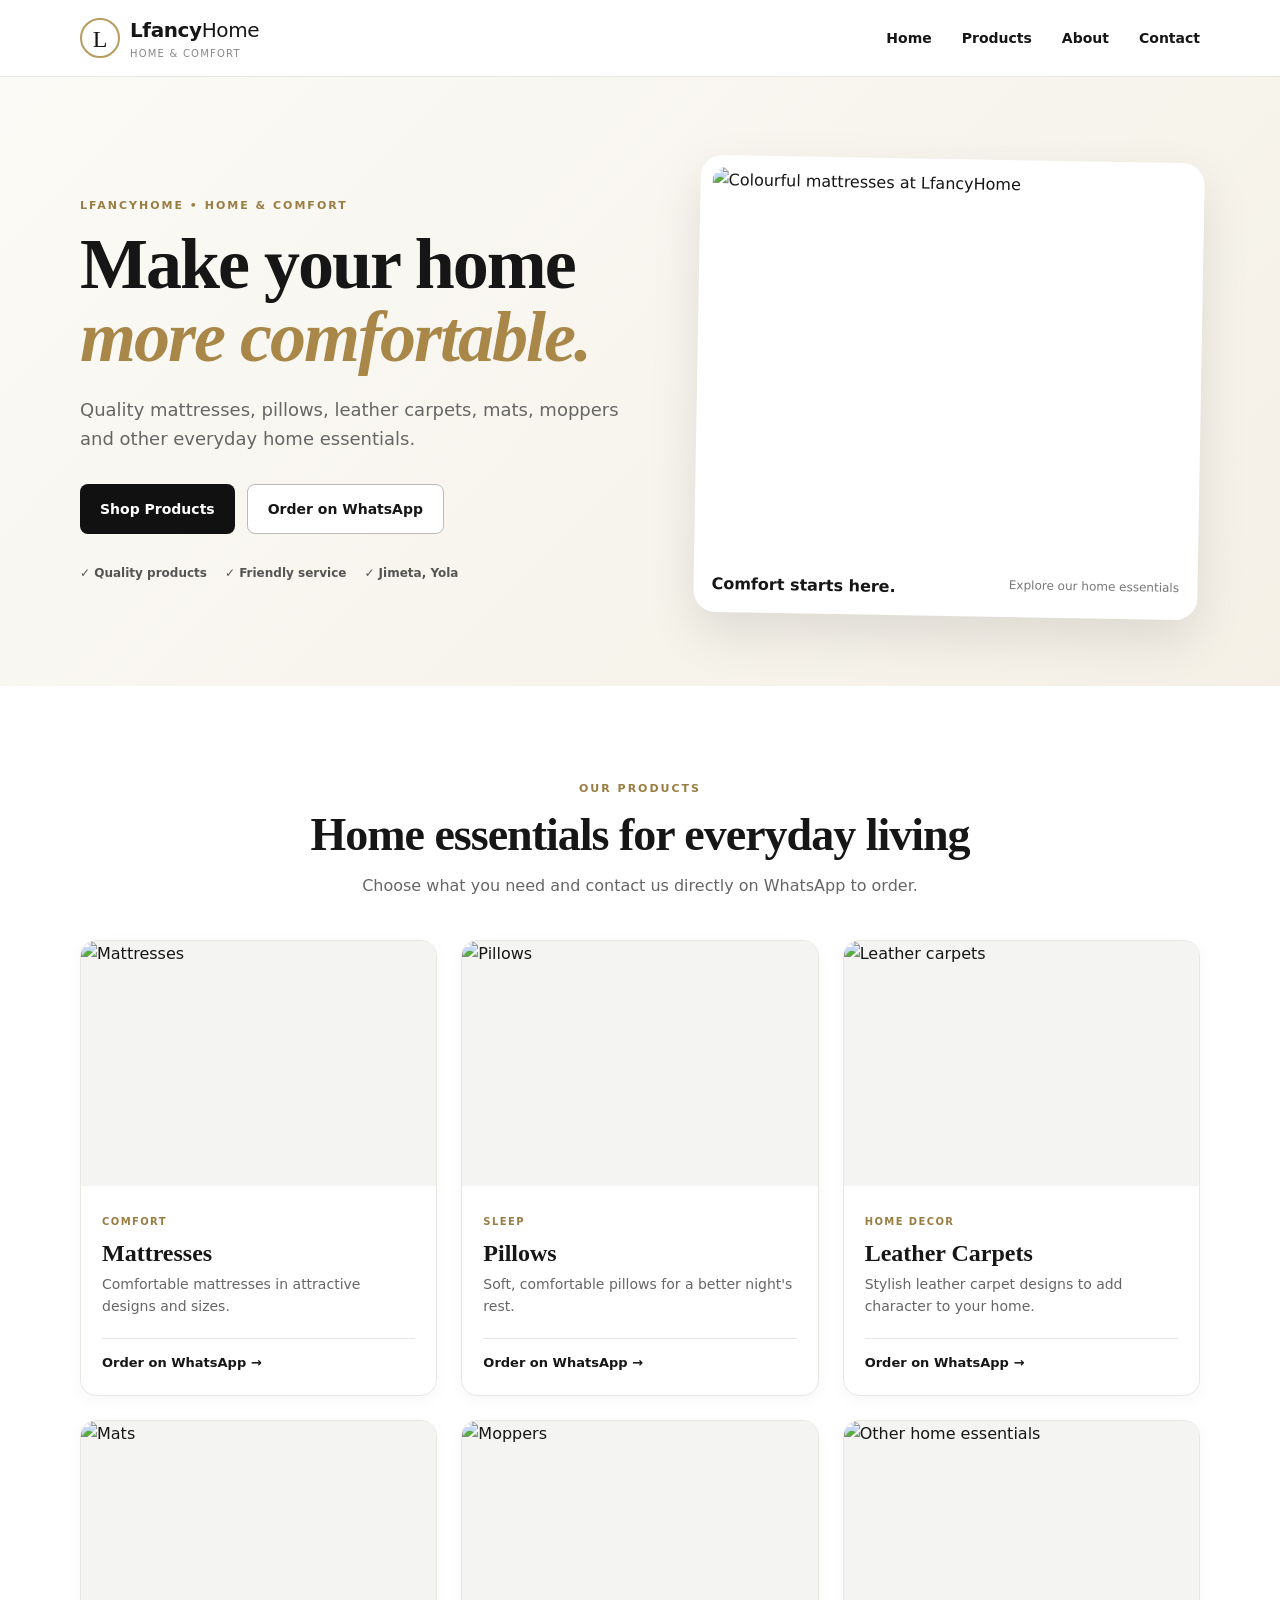
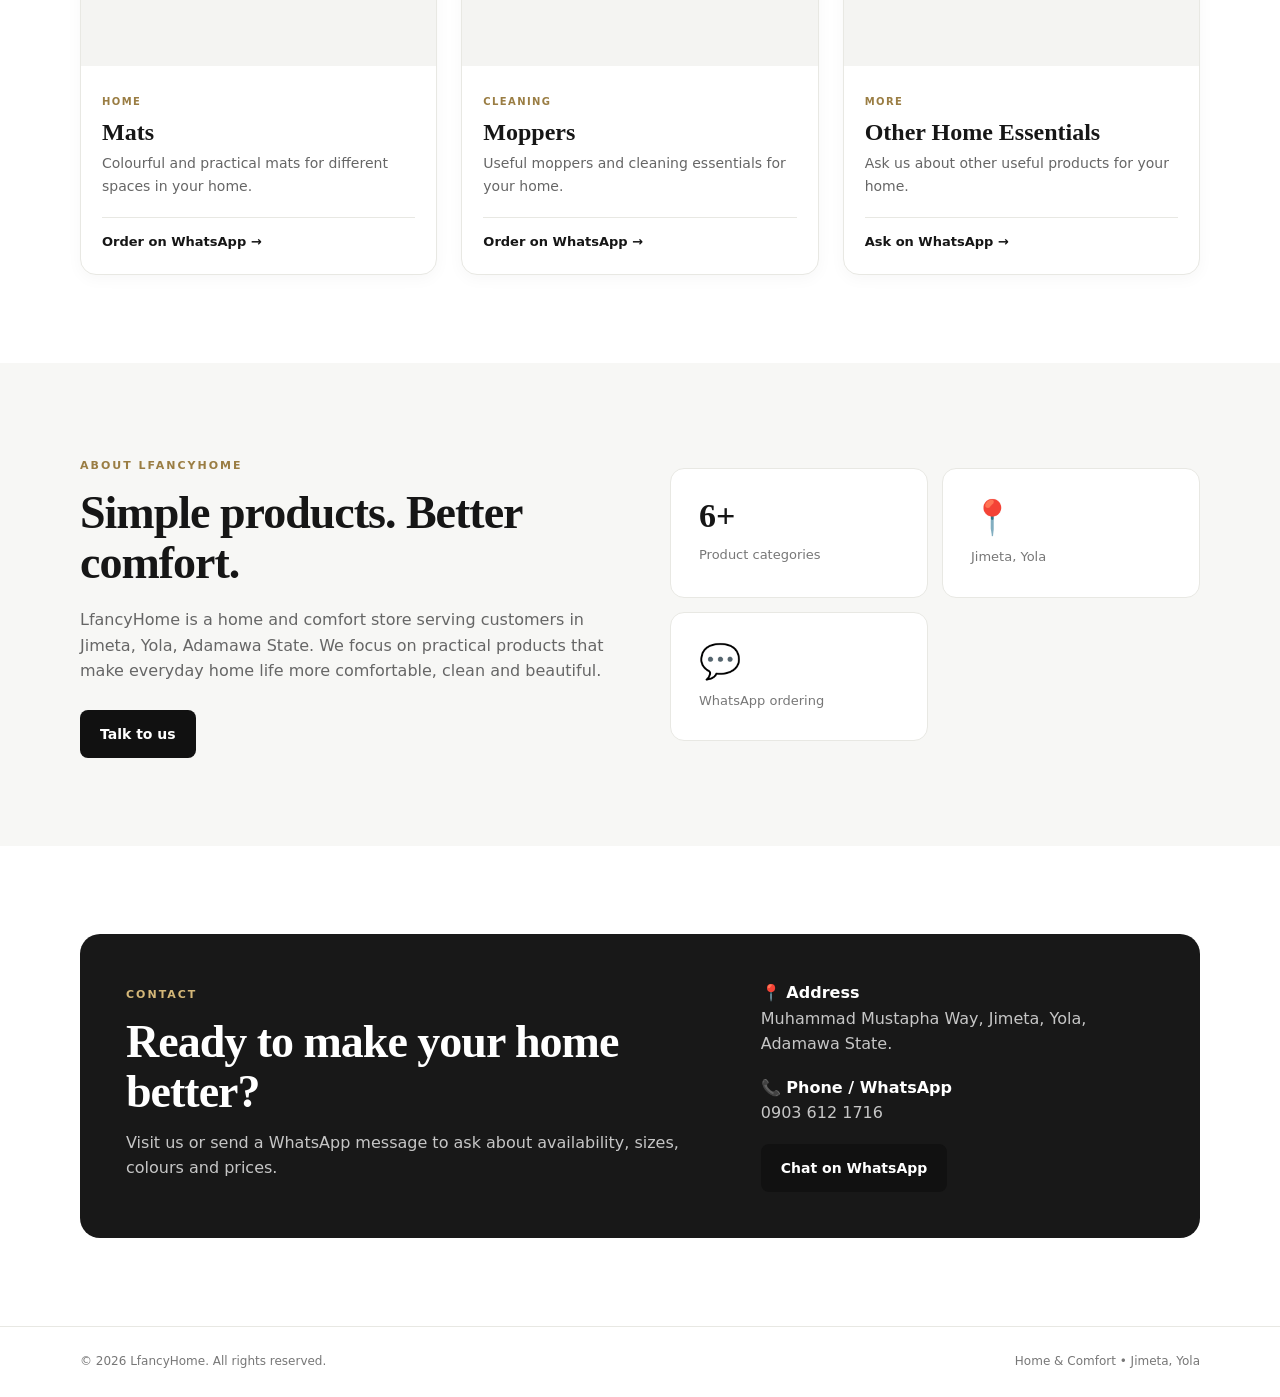
==== commit f8bb9aa3: "Add files via upload" ====
--- a/index.html
+++ b/index.html
@@ -3,120 +3,132 @@
 <head>
   <meta charset="UTF-8">
   <meta name="viewport" content="width=device-width, initial-scale=1.0">
-  <title>LfancyHome | Home & Comfort Essentials</title>
-  <meta name="description" content="LfancyHome - mattresses, pillows, leather carpets, mats, moppers and home essentials in Jimeta, Yola, Adamawa State.">
-  <link rel="preconnect" href="https://fonts.googleapis.com">
-  <link rel="preconnect" href="https://fonts.gstatic.com" crossorigin>
-  <link href="https://fonts.googleapis.com/css2?family=DM+Sans:wght@400;500;600;700&family=Playfair+Display:wght@600;700&display=swap" rel="stylesheet">
+  <meta name="description" content="LfancyHome - Mattresses, pillows, leather carpets, mats, moppers and home essentials in Jimeta, Yola, Adamawa State.">
+  <title>LfancyHome | Home & Comfort</title>
   <link rel="stylesheet" href="style.css">
 </head>
 <body>
-<header class="header">
-  <div class="container nav">
-    <a href="#home" class="brand"><img src="LfancyHome-logo.png" alt="LfancyHome - Home & Comfort Essentials"></a>
-    <nav class="desktop-nav">
-      <a href="#home">Home</a><a href="#products">Products</a><a href="#about">About</a><a href="#contact">Contact</a>
-    </nav>
-    <a class="nav-whatsapp" href="https://wa.me/2349036121716" target="_blank">WhatsApp</a>
-    <button class="menu-btn" id="menuBtn" aria-label="Open menu">☰</button>
-  </div>
-  <div class="mobile-menu" id="mobileMenu">
-    <a href="#home">Home</a><a href="#products">Products</a><a href="#about">About</a><a href="#contact">Contact</a>
-    <a class="mobile-whatsapp" href="https://wa.me/2349036121716" target="_blank">Order on WhatsApp</a>
-  </div>
-</header>
+  <header class="site-header">
+    <div class="container nav-wrap">
+      <a class="brand" href="#home" aria-label="LfancyHome home">
+        <span class="brand-mark">L</span>
+        <span><strong>Lfancy</strong>Home<small>Home & Comfort</small></span>
+      </a>
+      <button class="menu-btn" id="menuBtn" aria-label="Open menu">☰</button>
+      <nav id="nav">
+        <a href="#home">Home</a>
+        <a href="#products">Products</a>
+        <a href="#about">About</a>
+        <a href="#contact">Contact</a>
+      </nav>
+    </div>
+  </header>
 
-<main>
-<section class="hero" id="home">
-  <div class="container hero-grid">
-    <div class="hero-content">
-      <div class="badge">✦ HOME & COMFORT ESSENTIALS</div>
-      <h1>Make Your Home <span>More Comfortable.</span></h1>
-      <p>Quality mattresses, pillows, leather carpets, mats, moppers and other essential home products from LfancyHome.</p>
-      <div class="hero-buttons">
-        <a href="#products" class="btn btn-primary">Shop Products</a>
-        <a href="https://wa.me/2349036121716?text=Hello%20LfancyHome%2C%20I%20want%20to%20make%20an%20order." class="btn btn-outline" target="_blank">Order on WhatsApp</a>
+  <main>
+    <section class="hero" id="home">
+      <div class="container hero-grid">
+        <div class="hero-copy">
+          <span class="eyebrow">LFANCYHOME • HOME & COMFORT</span>
+          <h1>Make your home <span>more comfortable.</span></h1>
+          <p>Quality mattresses, pillows, leather carpets, mats, moppers and other everyday home essentials.</p>
+          <div class="hero-actions">
+            <a class="btn btn-primary" href="#products">Shop Products</a>
+            <a class="btn btn-outline" href="https://wa.me/2349036121716?text=Hello%20LfancyHome%2C%20I%27d%20like%20to%20make%20an%20order." target="_blank" rel="noopener">Order on WhatsApp</a>
+          </div>
+          <div class="trust-row">
+            <span>✓ Quality products</span>
+            <span>✓ Friendly service</span>
+            <span>✓ Jimeta, Yola</span>
+          </div>
+        </div>
+        <div class="hero-card">
+          <img src="assets/mattresses.jpg" alt="Colourful mattresses at LfancyHome">
+          <div class="hero-card-label"><b>Comfort starts here.</b><span>Explore our home essentials</span></div>
+        </div>
       </div>
-      <div class="hero-info">
-        <div><strong>Quality</strong><small>Products</small></div>
-        <div><strong>Trusted</strong><small>Service</small></div>
-        <div><strong>Jimeta</strong><small>Yola, Adamawa</small></div>
+    </section>
+
+    <section class="products section" id="products">
+      <div class="container">
+        <div class="section-heading">
+          <span class="eyebrow">OUR PRODUCTS</span>
+          <h2>Home essentials for everyday living</h2>
+          <p>Choose what you need and contact us directly on WhatsApp to order.</p>
+        </div>
+
+        <div class="product-grid">
+          <article class="product-card">
+            <div class="product-image"><img src="assets/mattresses.jpg" alt="Mattresses"></div>
+            <div class="product-body"><span class="tag">Comfort</span><h3>Mattresses</h3><p>Comfortable mattresses in attractive designs and sizes.</p><a class="product-btn" href="https://wa.me/2349036121716?text=Hello%20LfancyHome%2C%20I%27m%20interested%20in%20Mattresses." target="_blank" rel="noopener">Order on WhatsApp →</a></div>
+          </article>
+
+          <article class="product-card">
+            <div class="product-image"><img src="assets/pillows.jpg" alt="Pillows"></div>
+            <div class="product-body"><span class="tag">Sleep</span><h3>Pillows</h3><p>Soft, comfortable pillows for a better night's rest.</p><a class="product-btn" href="https://wa.me/2349036121716?text=Hello%20LfancyHome%2C%20I%27m%20interested%20in%20Pillows." target="_blank" rel="noopener">Order on WhatsApp →</a></div>
+          </article>
+
+          <article class="product-card">
+            <div class="product-image"><img src="assets/leather-carpets.jpg" alt="Leather carpets"></div>
+            <div class="product-body"><span class="tag">Home Decor</span><h3>Leather Carpets</h3><p>Stylish leather carpet designs to add character to your home.</p><a class="product-btn" href="https://wa.me/2349036121716?text=Hello%20LfancyHome%2C%20I%27m%20interested%20in%20Leather%20Carpets." target="_blank" rel="noopener">Order on WhatsApp →</a></div>
+          </article>
+
+          <article class="product-card">
+            <div class="product-image"><img src="assets/mats.jpg" alt="Mats"></div>
+            <div class="product-body"><span class="tag">Home</span><h3>Mats</h3><p>Colourful and practical mats for different spaces in your home.</p><a class="product-btn" href="https://wa.me/2349036121716?text=Hello%20LfancyHome%2C%20I%27m%20interested%20in%20Mats." target="_blank" rel="noopener">Order on WhatsApp →</a></div>
+          </article>
+
+          <article class="product-card">
+            <div class="product-image"><img src="assets/moppers.jpg" alt="Moppers"></div>
+            <div class="product-body"><span class="tag">Cleaning</span><h3>Moppers</h3><p>Useful moppers and cleaning essentials for your home.</p><a class="product-btn" href="https://wa.me/2349036121716?text=Hello%20LfancyHome%2C%20I%27m%20interested%20in%20Moppers." target="_blank" rel="noopener">Order on WhatsApp →</a></div>
+          </article>
+
+          <article class="product-card">
+            <div class="product-image"><img src="assets/home-essentials.png" alt="Other home essentials"></div>
+            <div class="product-body"><span class="tag">More</span><h3>Other Home Essentials</h3><p>Ask us about other useful products for your home.</p><a class="product-btn" href="https://wa.me/2349036121716?text=Hello%20LfancyHome%2C%20I%27d%20like%20to%20ask%20about%20other%20home%20essentials." target="_blank" rel="noopener">Ask on WhatsApp →</a></div>
+          </article>
+        </div>
       </div>
+    </section>
+
+    <section class="about section" id="about">
+      <div class="container about-grid">
+        <div>
+          <span class="eyebrow">ABOUT LFANCYHOME</span>
+          <h2>Simple products. Better comfort.</h2>
+          <p>LfancyHome is a home and comfort store serving customers in Jimeta, Yola, Adamawa State. We focus on practical products that make everyday home life more comfortable, clean and beautiful.</p>
+          <a class="btn btn-primary" href="https://wa.me/2349036121716?text=Hello%20LfancyHome%2C%20I%27d%20like%20to%20know%20more%20about%20your%20products." target="_blank" rel="noopener">Talk to us</a>
+        </div>
+        <div class="about-box">
+          <div><strong>6+</strong><span>Product categories</span></div>
+          <div><strong>📍</strong><span>Jimeta, Yola</span></div>
+          <div><strong>💬</strong><span>WhatsApp ordering</span></div>
+        </div>
+      </div>
+    </section>
+
+    <section class="contact section" id="contact">
+      <div class="container contact-box">
+        <div>
+          <span class="eyebrow">CONTACT</span>
+          <h2>Ready to make your home better?</h2>
+          <p>Visit us or send a WhatsApp message to ask about availability, sizes, colours and prices.</p>
+        </div>
+        <div class="contact-details">
+          <p><b>📍 Address</b><br>Muhammad Mustapha Way, Jimeta, Yola, Adamawa State.</p>
+          <p><b>📞 Phone / WhatsApp</b><br>0903 612 1716</p>
+          <a class="btn btn-primary" href="https://wa.me/2349036121716?text=Hello%20LfancyHome%2C%20I%27d%20like%20to%20place%20an%20order." target="_blank" rel="noopener">Chat on WhatsApp</a>
+        </div>
+      </div>
+    </section>
+  </main>
+
+  <footer>
+    <div class="container footer-wrap">
+      <span>© 2026 LfancyHome. All rights reserved.</span>
+      <span>Home & Comfort • Jimeta, Yola</span>
     </div>
-    <div class="hero-logo-card">
-      <img src="LfancyHome-logo.png" alt="LfancyHome logo showing mattresses, pillows, carpets, mats and moppers">
-    </div>
-  </div>
-</section>
+  </footer>
 
-<section class="categories">
-  <div class="container">
-    <div class="section-heading"><span>SHOP BY CATEGORY</span><h2>Everything Your Home Needs</h2></div>
-    <div class="category-grid">
-      <a href="#products" class="category"><div class="category-icon">🛏️</div><h3>Mattresses</h3><p>Comfortable sleep solutions</p></a>
-      <a href="#products" class="category"><div class="category-icon">☁️</div><h3>Pillows</h3><p>Soft and comfortable pillows</p></a>
-      <a href="#products" class="category"><div class="category-icon">🏠</div><h3>Leather Carpets</h3><p>Beautiful home finishing</p></a>
-      <a href="#products" class="category"><div class="category-icon">🧺</div><h3>Mats</h3><p>Practical and stylish mats</p></a>
-      <a href="#products" class="category"><div class="category-icon">🧹</div><h3>Moppers</h3><p>Keep your home clean</p></a>
-      <a href="#products" class="category"><div class="category-icon">✨</div><h3>Home Essentials</h3><p>More useful home products</p></a>
-    </div>
-  </div>
-</section>
-
-<section class="products-section" id="products">
-  <div class="container">
-    <div class="section-heading center">
-      <span>OUR PRODUCTS</span><h2>Popular Home Essentials</h2>
-      <p>Quality products selected to make your home more comfortable, beautiful and practical.</p>
-    </div>
-    <div class="product-grid">
-      <article class="product-card"><div class="product-image mattress"><span>BEST SELLER</span>🛏️</div><div class="product-info"><small>BEDROOM</small><h3>Premium Mattress</h3><p>Comfortable mattresses for better sleep.</p><div class="product-bottom"><strong>Contact for Price</strong><a href="https://wa.me/2349036121716?text=Hello%20LfancyHome%2C%20I%27m%20interested%20in%20a%20Premium%20Mattress." target="_blank">Order →</a></div></div></article>
-      <article class="product-card"><div class="product-image pillow">☁️</div><div class="product-info"><small>BEDROOM</small><h3>Comfort Pillows</h3><p>Soft pillows designed for everyday comfort.</p><div class="product-bottom"><strong>Contact for Price</strong><a href="https://wa.me/2349036121716?text=Hello%20LfancyHome%2C%20I%27m%20interested%20in%20Comfort%20Pillows." target="_blank">Order →</a></div></div></article>
-      <article class="product-card"><div class="product-image carpet">🏠</div><div class="product-info"><small>HOME</small><h3>Leather Carpet</h3><p>Give your room a clean and elegant appearance.</p><div class="product-bottom"><strong>Contact for Price</strong><a href="https://wa.me/2349036121716?text=Hello%20LfancyHome%2C%20I%27m%20interested%20in%20Leather%20Carpets." target="_blank">Order →</a></div></div></article>
-      <article class="product-card"><div class="product-image mat">🧺</div><div class="product-info"><small>HOME</small><h3>Quality Mats</h3><p>Useful mats for different areas of your home.</p><div class="product-bottom"><strong>Contact for Price</strong><a href="https://wa.me/2349036121716?text=Hello%20LfancyHome%2C%20I%27m%20interested%20in%20Quality%20Mats." target="_blank">Order →</a></div></article>
-      <article class="product-card"><div class="product-image mop">🧹</div><div class="product-info"><small>CLEANING</small><h3>Home Moppers</h3><p>Make everyday cleaning easier.</p><div class="product-bottom"><strong>Contact for Price</strong><a href="https://wa.me/2349036121716?text=Hello%20LfancyHome%2C%20I%27m%20interested%20in%20Home%20Moppers." target="_blank">Order →</a></div></article>
-      <article class="product-card"><div class="product-image essentials">✨</div><div class="product-info"><small>HOME</small><h3>Home Essentials</h3><p>Useful products for a comfortable home.</p><div class="product-bottom"><strong>Contact for Price</strong><a href="https://wa.me/2349036121716?text=Hello%20LfancyHome%2C%20I%27m%20interested%20in%20your%20Home%20Essentials." target="_blank">Order →</a></div></article>
-    </div>
-  </div>
-</section>
-
-<section class="why-us"><div class="container">
-  <div class="section-heading center"><span>WHY LFANCYHOME</span><h2>Comfort You Can Trust</h2></div>
-  <div class="features">
-    <div class="feature"><div>✓</div><h3>Quality Products</h3><p>Useful and quality products for your home.</p></div>
-    <div class="feature"><div>♡</div><h3>Customer Care</h3><p>Simple ordering and friendly customer service.</p></div>
-    <div class="feature"><div>★</div><h3>Great Value</h3><p>Practical home products at competitive prices.</p></div>
-  </div>
-</div></section>
-
-<section class="about" id="about"><div class="container about-grid">
-  <div class="about-box"><img src="LfancyHome-logo.png" alt="LfancyHome"></div>
-  <div class="about-content"><span>ABOUT US</span><h2>Your Home.<br>Your Comfort.</h2>
-    <p>LfancyHome is a home and comfort business based in Jimeta, Yola, Adamawa State. We provide mattresses, pillows, leather carpets, mats, moppers and other useful home materials.</p>
-    <p>Our goal is simple: to help customers find quality products that make everyday home living more comfortable.</p>
-    <a href="#contact" class="text-link">Contact Us →</a>
-  </div>
-</div></section>
-
-<section class="cta"><div class="container"><div><span>READY TO SHOP?</span><h2>Let's Make Your Home More Comfortable.</h2></div><a href="https://wa.me/2349036121716?text=Hello%20LfancyHome%2C%20I%20want%20to%20make%20an%20order." target="_blank" class="btn btn-light">Chat on WhatsApp →</a></div></section>
-
-<section class="contact" id="contact"><div class="container">
-  <div class="section-heading center"><span>CONTACT US</span><h2>We'd Love to Hear From You</h2></div>
-  <div class="contact-grid">
-    <div class="contact-card"><div class="contact-icon">📍</div><h3>Visit Us</h3><p>Muhammad Mustapha Way,<br>Jimeta, Yola,<br>Adamawa State, Nigeria.</p></div>
-    <div class="contact-card"><div class="contact-icon">📱</div><h3>WhatsApp / Phone</h3><p>09036121716</p><a href="https://wa.me/2349036121716" target="_blank" class="contact-link">Message Us →</a></div>
-    <div class="contact-card"><div class="contact-icon">🛍️</div><h3>Place an Order</h3><p>Tell us what you need and we'll help you with your order.</p><a href="https://wa.me/2349036121716?text=Hello%20LfancyHome%2C%20I%20want%20to%20place%20an%20order." target="_blank" class="contact-link">Order Now →</a></div>
-  </div>
-</div></section>
-</main>
-
-<footer class="footer"><div class="container footer-grid">
-  <div><a href="#home" class="brand footer-brand"><img src="LfancyHome-logo.png" alt="LfancyHome"></a><p>Home & Comfort Essentials.</p></div>
-  <div><h4>Quick Links</h4><a href="#home">Home</a><a href="#products">Products</a><a href="#about">About</a><a href="#contact">Contact</a></div>
-  <div><h4>Contact</h4><p>Jimeta, Yola, Adamawa State</p><p>09036121716</p></div>
-</div><div class="footer-bottom"><p>© <span id="year"></span> LfancyHome. All rights reserved.</p></div></footer>
-
-<a class="floating-whatsapp" href="https://wa.me/2349036121716?text=Hello%20LfancyHome%2C%20I%20want%20to%20make%20an%20order." target="_blank" aria-label="Chat on WhatsApp">💬 <strong>WhatsApp</strong></a>
-<script src="script.js"></script>
+  <script src="script.js"></script>
 </body>
-</html>+</html>
--- a/style.css
+++ b/style.css
@@ -1 +1,77 @@
-:root{--dark:#101c35;--navy:#102a52;--gold:#c49432;--gold2:#e1b75c;--cream:#f7f3ea;--white:#fff;--text:#333;--muted:#737373;--border:#e6e0d5;--shadow:0 20px 60px rgba(16,28,53,.10)}*{box-sizing:border-box;margin:0;padding:0}html{scroll-behavior:smooth}body{font-family:"DM Sans",sans-serif;color:var(--text);line-height:1.6}a{text-decoration:none;color:inherit}.container{width:min(1160px,92%);margin:auto}.header{position:sticky;top:0;z-index:1000;background:rgba(255,255,255,.97);backdrop-filter:blur(15px);border-bottom:1px solid var(--border)}.nav{height:78px;display:flex;align-items:center;justify-content:space-between}.brand{display:block;width:190px;height:62px}.brand img{width:100%;height:100%;object-fit:contain;object-position:left center}.desktop-nav{display:flex;gap:34px;margin-left:auto;margin-right:34px}.desktop-nav a{font-size:14px;font-weight:700;transition:.25s}.desktop-nav a:hover{color:var(--gold)}.nav-whatsapp{background:var(--navy);color:#fff;padding:11px 19px;border-radius:6px;font-size:13px;font-weight:700}.menu-btn{display:none;border:0;background:none;font-size:26px}.mobile-menu{display:none}.hero{background:var(--cream);padding:78px 0;overflow:hidden}.hero-grid{display:grid;grid-template-columns:1fr 1fr;gap:55px;align-items:center}.badge{display:inline-block;background:#fff;border:1px solid var(--border);padding:8px 15px;border-radius:50px;font-size:11px;font-weight:800;color:var(--gold);letter-spacing:.7px;margin-bottom:24px}.hero h1{font-family:"Playfair Display",serif;font-size:clamp(48px,6vw,74px);line-height:1.05;color:var(--dark);letter-spacing:-3px;margin-bottom:24px}.hero h1 span{display:block;color:var(--gold)}.hero p{max-width:580px;color:var(--muted);font-size:17px;margin-bottom:32px}.hero-buttons{display:flex;gap:12px;flex-wrap:wrap}.btn{display:inline-flex;align-items:center;justify-content:center;min-height:50px;padding:0 23px;border-radius:6px;font-weight:700;font-size:14px;transition:.25s}.btn-primary{background:var(--navy);color:#fff}.btn-primary:hover,.btn-outline:hover{transform:translateY(-2px);background:#07152d;color:#fff}.btn-outline{border:1px solid var(--navy)}.hero-info{display:flex;gap:34px;margin-top:42px;padding-top:22px;border-top:1px solid #ded6c9}.hero-info div{display:flex;flex-direction:column}.hero-info strong{font-size:14px;color:var(--dark)}.hero-info small{color:var(--muted);font-size:11px}.hero-logo-card{background:#fff;border-radius:12px;padding:12px;box-shadow:var(--shadow);border:1px solid var(--border)}.hero-logo-card img{display:block;width:100%;height:auto}.section-heading{margin-bottom:40px}.section-heading span{color:var(--gold);font-size:11px;font-weight:800;letter-spacing:2px}.section-heading h2{font-family:"Playfair Display",serif;color:var(--dark);font-size:38px;line-height:1.15;margin-top:8px}.section-heading.center{text-align:center}.section-heading.center p{max-width:600px;margin:12px auto 0;color:var(--muted)}.categories{padding:90px 0}.category-grid{display:grid;grid-template-columns:repeat(6,1fr);gap:14px}.category{padding:27px 17px;border:1px solid var(--border);border-radius:8px;background:#fff;transition:.25s}.category:hover{transform:translateY(-5px);box-shadow:var(--shadow);border-color:var(--gold2)}.category-icon{width:52px;height:52px;display:grid;place-items:center;background:var(--cream);border-radius:50%;font-size:23px;margin-bottom:18px}.category h3{color:var(--dark);font-size:15px;margin-bottom:5px}.category p{color:var(--muted);font-size:11px}.products-section{background:var(--cream);padding:95px 0}.product-grid{display:grid;grid-template-columns:repeat(3,1fr);gap:22px}.product-card{background:#fff;border-radius:8px;overflow:hidden;border:1px solid var(--border);transition:.25s}.product-card:hover{transform:translateY(-6px);box-shadow:var(--shadow)}.product-image{height:250px;display:grid;place-items:center;font-size:70px;position:relative}.product-image span{position:absolute;top:15px;left:15px;background:var(--navy);color:#fff;padding:5px 9px;font-size:9px;font-weight:800;border-radius:4px;letter-spacing:1px}.mattress{background:#e7ddd0}.pillow{background:#e9e9e7}.carpet{background:#d7c4ac}.mat{background:#ddd8cb}.mop{background:#d9e0df}.essentials{background:#e6d7c5}.product-info{padding:24px}.product-info small{color:var(--gold);font-size:9px;font-weight:800;letter-spacing:1.5px}.product-info h3{color:var(--dark);font-size:20px;margin:5px 0}.product-info p{color:var(--muted);font-size:13px;min-height:45px}.product-bottom{display:flex;justify-content:space-between;align-items:center;border-top:1px solid var(--border);margin-top:20px;padding-top:18px}.product-bottom strong{font-size:12px}.product-bottom a{color:var(--gold);font-size:12px;font-weight:800}.why-us{padding:90px 0}.features{display:grid;grid-template-columns:repeat(3,1fr);gap:25px}.feature{text-align:center;padding:30px}.feature>div{width:55px;height:55px;border-radius:50%;display:grid;place-items:center;background:var(--cream);color:var(--gold);margin:0 auto 18px;font-size:20px}.feature h3{color:var(--dark);margin-bottom:8px}.feature p{color:var(--muted);font-size:13px}.about{background:var(--cream);padding:95px 0}.about-grid{display:grid;grid-template-columns:.9fr 1.1fr;gap:80px;align-items:center}.about-box{background:#fff;border-radius:10px;padding:20px;border:1px solid var(--border);box-shadow:var(--shadow)}.about-box img{width:100%;display:block}.about-content>span{color:var(--gold);font-size:11px;font-weight:800;letter-spacing:2px}.about-content h2{font-family:"Playfair Display",serif;color:var(--dark);font-size:44px;line-height:1.1;margin:10px 0 25px}.about-content p{color:var(--muted);font-size:14px;margin-bottom:15px;max-width:570px}.text-link{display:inline-block;margin-top:12px;color:var(--dark);font-weight:800;font-size:13px;border-bottom:1px solid var(--gold);padding-bottom:4px}.cta{background:var(--navy);color:#fff;padding:65px 0}.cta .container{display:flex;justify-content:space-between;align-items:center;gap:30px}.cta span{color:var(--gold2);font-size:10px;font-weight:800;letter-spacing:2px}.cta h2{font-family:"Playfair Display",serif;font-size:34px;margin-top:8px}.btn-light{background:#fff;color:var(--navy)}.contact{padding:95px 0}.contact-grid{display:grid;grid-template-columns:repeat(3,1fr);gap:20px}.contact-card{border:1px solid var(--border);padding:35px;border-radius:8px}.contact-icon{font-size:25px;margin-bottom:15px}.contact-card h3{color:var(--dark);margin-bottom:8px}.contact-card p{color:var(--muted);font-size:13px}.contact-link{display:inline-block;color:var(--gold);font-weight:800;font-size:12px;margin-top:15px}.footer{background:#0b1426;color:#fff;padding-top:60px}.footer-grid{display:grid;grid-template-columns:1.5fr 1fr 1fr;gap:50px;padding-bottom:45px}.footer-brand{width:190px;filter:none}.footer-grid p{color:#a9afba;font-size:13px;margin-top:10px}.footer h4{font-size:13px;margin-bottom:15px}.footer-grid>div:nth-child(2) a{display:block;color:#a9afba;font-size:13px;margin-bottom:7px}.footer-bottom{border-top:1px solid #25304a;padding:20px 0;text-align:center}.floating-whatsapp{position:fixed;right:22px;bottom:22px;z-index:999;background:#168c4a;color:#fff;padding:13px 17px;border-radius:50px;display:flex;align-items:center;gap:8px;box-shadow:0 10px 30px rgba(0,0,0,.2);font-size:12px}@media(max-width:950px){.desktop-nav{gap:20px;margin-right:20px}.category-grid{grid-template-columns:repeat(3,1fr)}.hero-grid{gap:35px}.product-grid{grid-template-columns:repeat(2,1fr)}}@media(max-width:700px){.nav{height:70px}.brand{width:155px;height:56px}.desktop-nav,.nav-whatsapp{display:none}.menu-btn{display:block}.mobile-menu{display:none;flex-direction:column;padding:20px 4%;border-top:1px solid var(--border);background:#fff}.mobile-menu.active{display:flex}.mobile-menu a{padding:13px 0;font-weight:600;border-bottom:1px solid var(--border)}.mobile-whatsapp{color:#fff!important;background:var(--navy);text-align:center;margin-top:15px;border-radius:6px}.hero{padding:55px 0}.hero-grid{grid-template-columns:1fr}.hero h1{font-size:48px;letter-spacing:-2px}.hero-info{gap:20px}.categories,.products-section,.why-us,.about,.contact{padding:65px 0}.section-heading h2{font-size:32px}.category-grid{grid-template-columns:repeat(2,1fr)}.product-grid{grid-template-columns:1fr}.features{grid-template-columns:1fr}.about-grid{grid-template-columns:1fr;gap:40px}.contact-grid{grid-template-columns:1fr}.cta .container{flex-direction:column;align-items:flex-start}.cta h2{font-size:29px}.footer-grid{grid-template-columns:1fr;gap:30px}.floating-whatsapp{right:15px;bottom:15px}}@media(max-width:420px){.category-grid{grid-template-columns:1fr}.hero h1{font-size:42px}.hero-buttons .btn{width:100%}}+*{box-sizing:border-box;margin:0;padding:0}
+:root{--ink:#161616;--muted:#666;--paper:#fff;--soft:#f7f7f5;--line:#e8e8e3;--accent:#b89b5e;--dark:#111}
+html{scroll-behavior:smooth}
+body{font-family:Inter,system-ui,-apple-system,BlinkMacSystemFont,"Segoe UI",sans-serif;color:var(--ink);background:var(--paper);line-height:1.6}
+a{text-decoration:none;color:inherit}
+.container{width:min(1120px,92%);margin:auto}
+.site-header{position:sticky;top:0;z-index:20;background:rgba(255,255,255,.94);backdrop-filter:blur(12px);border-bottom:1px solid var(--line)}
+.nav-wrap{min-height:76px;display:flex;align-items:center;justify-content:space-between;gap:24px}
+.brand{display:flex;align-items:center;gap:10px;font-size:20px;letter-spacing:-.4px}
+.brand small{display:block;font-size:10px;color:#888;letter-spacing:1.2px;text-transform:uppercase}
+.brand-mark{width:40px;height:40px;display:grid;place-items:center;border:2px solid var(--accent);border-radius:50%;font-family:Georgia,serif;font-size:24px}
+nav{display:flex;gap:30px;font-size:14px;font-weight:600}
+nav a:hover{color:#9b7e43}
+.menu-btn{display:none;border:0;background:none;font-size:26px}
+.hero{background:linear-gradient(135deg,#fbfaf6,#f4f0e6);padding:82px 0 70px}
+.hero-grid{display:grid;grid-template-columns:1.05fr .95fr;gap:60px;align-items:center}
+.eyebrow{display:inline-block;font-size:11px;letter-spacing:2px;font-weight:800;color:#9a7d43;margin-bottom:13px}
+h1{font:700 clamp(44px,6vw,72px)/1.02 Georgia,serif;letter-spacing:-2px;margin-bottom:22px}
+h1 span{font-style:italic;color:#a98749}
+.hero-copy>p{font-size:18px;color:var(--muted);max-width:590px}
+.hero-actions{display:flex;gap:12px;flex-wrap:wrap;margin:30px 0}
+.btn{display:inline-flex;justify-content:center;align-items:center;padding:13px 20px;border-radius:8px;font-weight:700;font-size:14px;transition:.2s}
+.btn-primary{background:var(--dark);color:white}
+.btn-primary:hover{transform:translateY(-2px);background:#292929}
+.btn-outline{border:1px solid #bbb;background:white}
+.btn-outline:hover{transform:translateY(-2px)}
+.trust-row{display:flex;gap:18px;flex-wrap:wrap;color:#555;font-size:12px;font-weight:600}
+.hero-card{background:white;border-radius:22px;padding:12px;box-shadow:0 20px 50px rgba(0,0,0,.1);transform:rotate(1deg)}
+.hero-card img{width:100%;height:390px;object-fit:cover;border-radius:14px;display:block}
+.hero-card-label{padding:14px 6px 3px;display:flex;justify-content:space-between;gap:10px}
+.hero-card-label span{color:#777;font-size:12px}
+.section{padding:88px 0}
+.section-heading{text-align:center;max-width:680px;margin:0 auto 42px}
+h2{font:700 clamp(32px,4vw,46px)/1.1 Georgia,serif;letter-spacing:-1px;margin-bottom:12px}
+.section-heading p,.about p,.contact p{color:var(--muted)}
+.product-grid{display:grid;grid-template-columns:repeat(3,1fr);gap:24px}
+.product-card{border:1px solid var(--line);border-radius:16px;overflow:hidden;background:#fff;transition:.25s;box-shadow:0 4px 16px rgba(0,0,0,.035)}
+.product-card:hover{transform:translateY(-5px);box-shadow:0 16px 35px rgba(0,0,0,.09)}
+.product-image{height:245px;background:#f4f4f2;overflow:hidden}
+.product-image img{width:100%;height:100%;object-fit:cover;display:block}
+.product-body{padding:21px}
+.tag{font-size:10px;text-transform:uppercase;letter-spacing:1.4px;color:#9a7d43;font-weight:800}
+.product-body h3{font:700 24px Georgia,serif;margin:7px 0 6px}
+.product-body p{color:var(--muted);font-size:14px;min-height:48px}
+.product-btn{display:block;margin-top:17px;border-top:1px solid var(--line);padding-top:14px;font-weight:800;font-size:13px}
+.product-btn:hover{color:#9a7d43}
+.about{background:var(--soft)}
+.about-grid{display:grid;grid-template-columns:1fr 1fr;gap:60px;align-items:center}
+.about p{max-width:600px;margin:18px 0 26px}
+.about-box{display:grid;grid-template-columns:1fr 1fr;gap:14px}
+.about-box div{background:white;border:1px solid var(--line);padding:28px;border-radius:14px}
+.about-box strong{display:block;font:700 34px Georgia,serif;margin-bottom:6px}
+.about-box span{font-size:13px;color:#777}
+.contact-box{background:#181818;color:white;border-radius:20px;padding:46px;display:grid;grid-template-columns:1.2fr .8fr;gap:45px}
+.contact-box .eyebrow{color:#d4b778}
+.contact-box p{color:#c6c6c6}
+.contact-details p{margin-bottom:18px}
+.contact-details b{color:white}
+footer{border-top:1px solid var(--line);padding:25px 0;color:#777;font-size:12px}
+.footer-wrap{display:flex;justify-content:space-between;gap:15px}
+@media(max-width:800px){
+  nav{display:none;position:absolute;top:76px;left:0;right:0;background:white;border-bottom:1px solid var(--line);padding:18px 4%;flex-direction:column;gap:16px}
+  nav.open{display:flex}
+  .menu-btn{display:block}
+  .hero{padding:55px 0}
+  .hero-grid,.about-grid,.contact-box{grid-template-columns:1fr;gap:35px}
+  .hero-card img{height:300px}
+  .product-grid{grid-template-columns:1fr 1fr}
+}
+@media(max-width:540px){
+  .product-grid{grid-template-columns:1fr}
+  .product-image{height:260px}
+  .hero-card{transform:none}
+  .hero-actions .btn{width:100%}
+  .contact-box{padding:30px 24px}
+  .footer-wrap{flex-direction:column}
+}
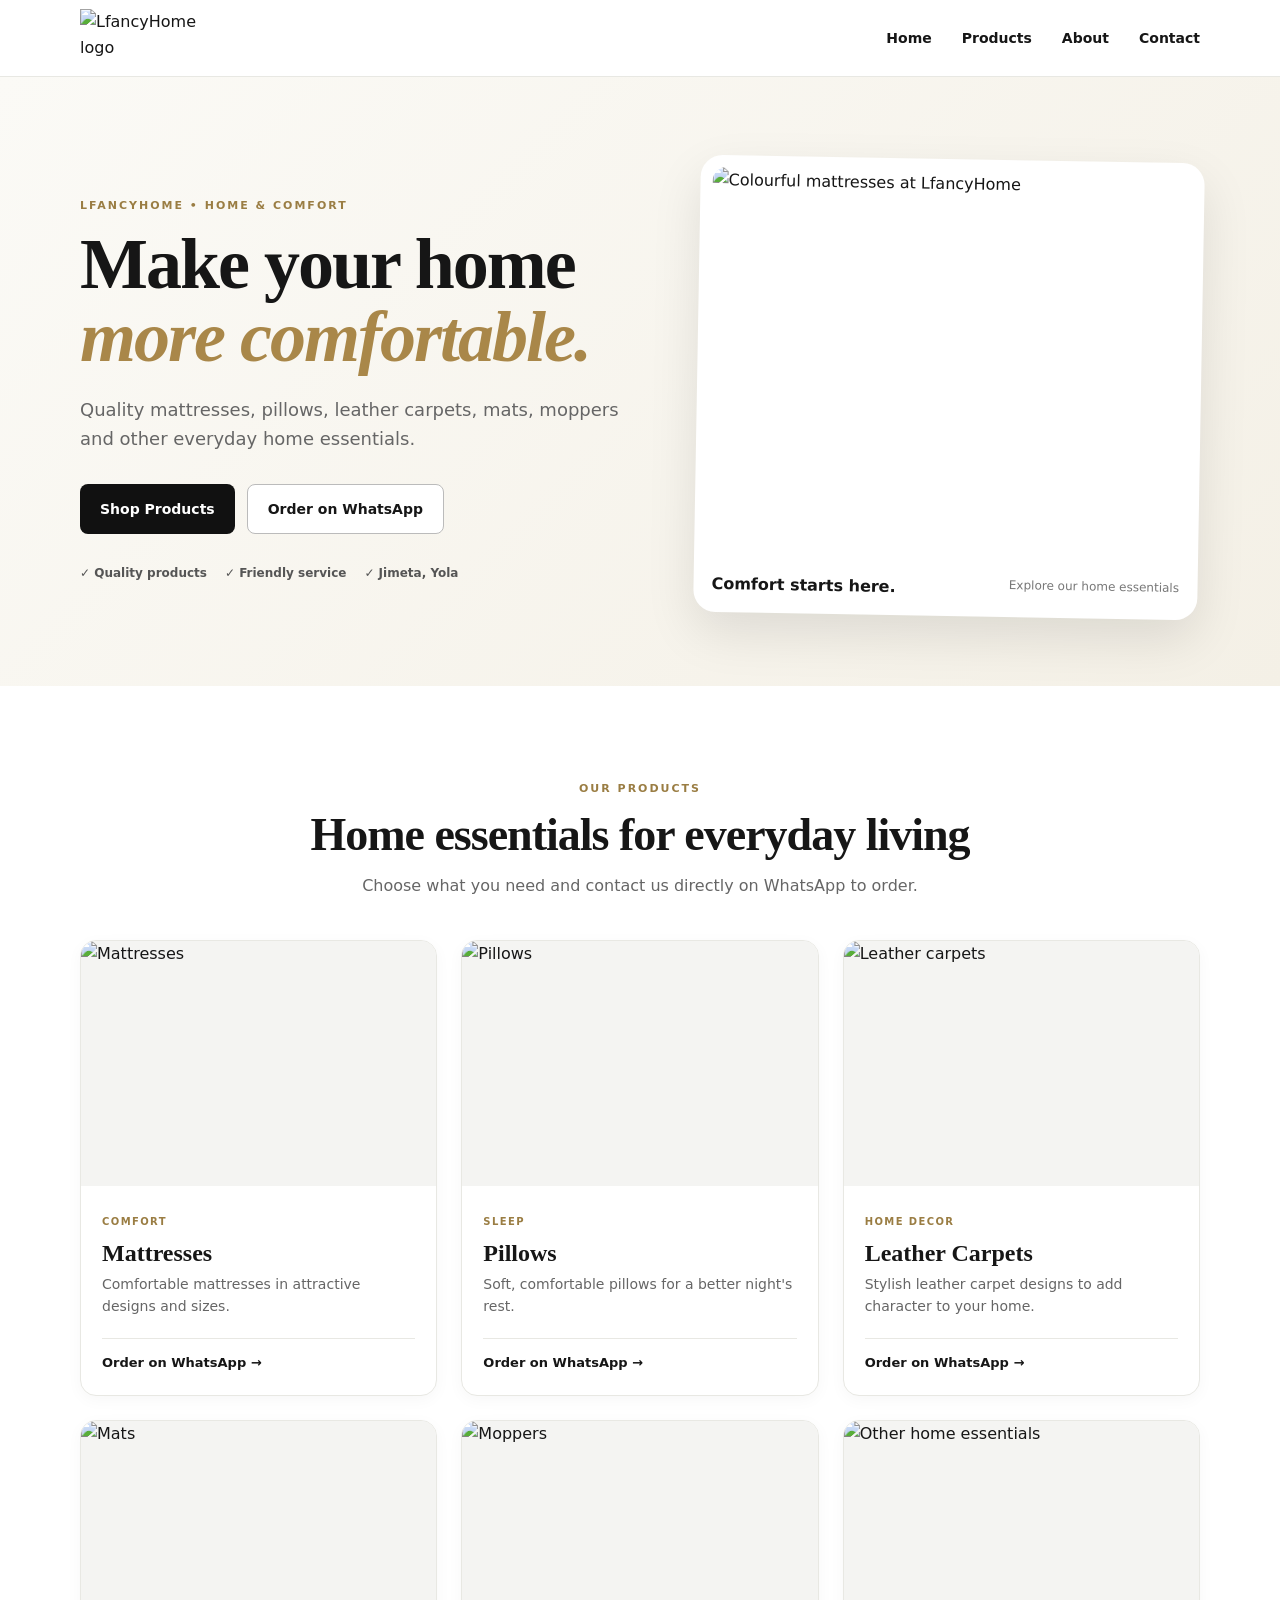
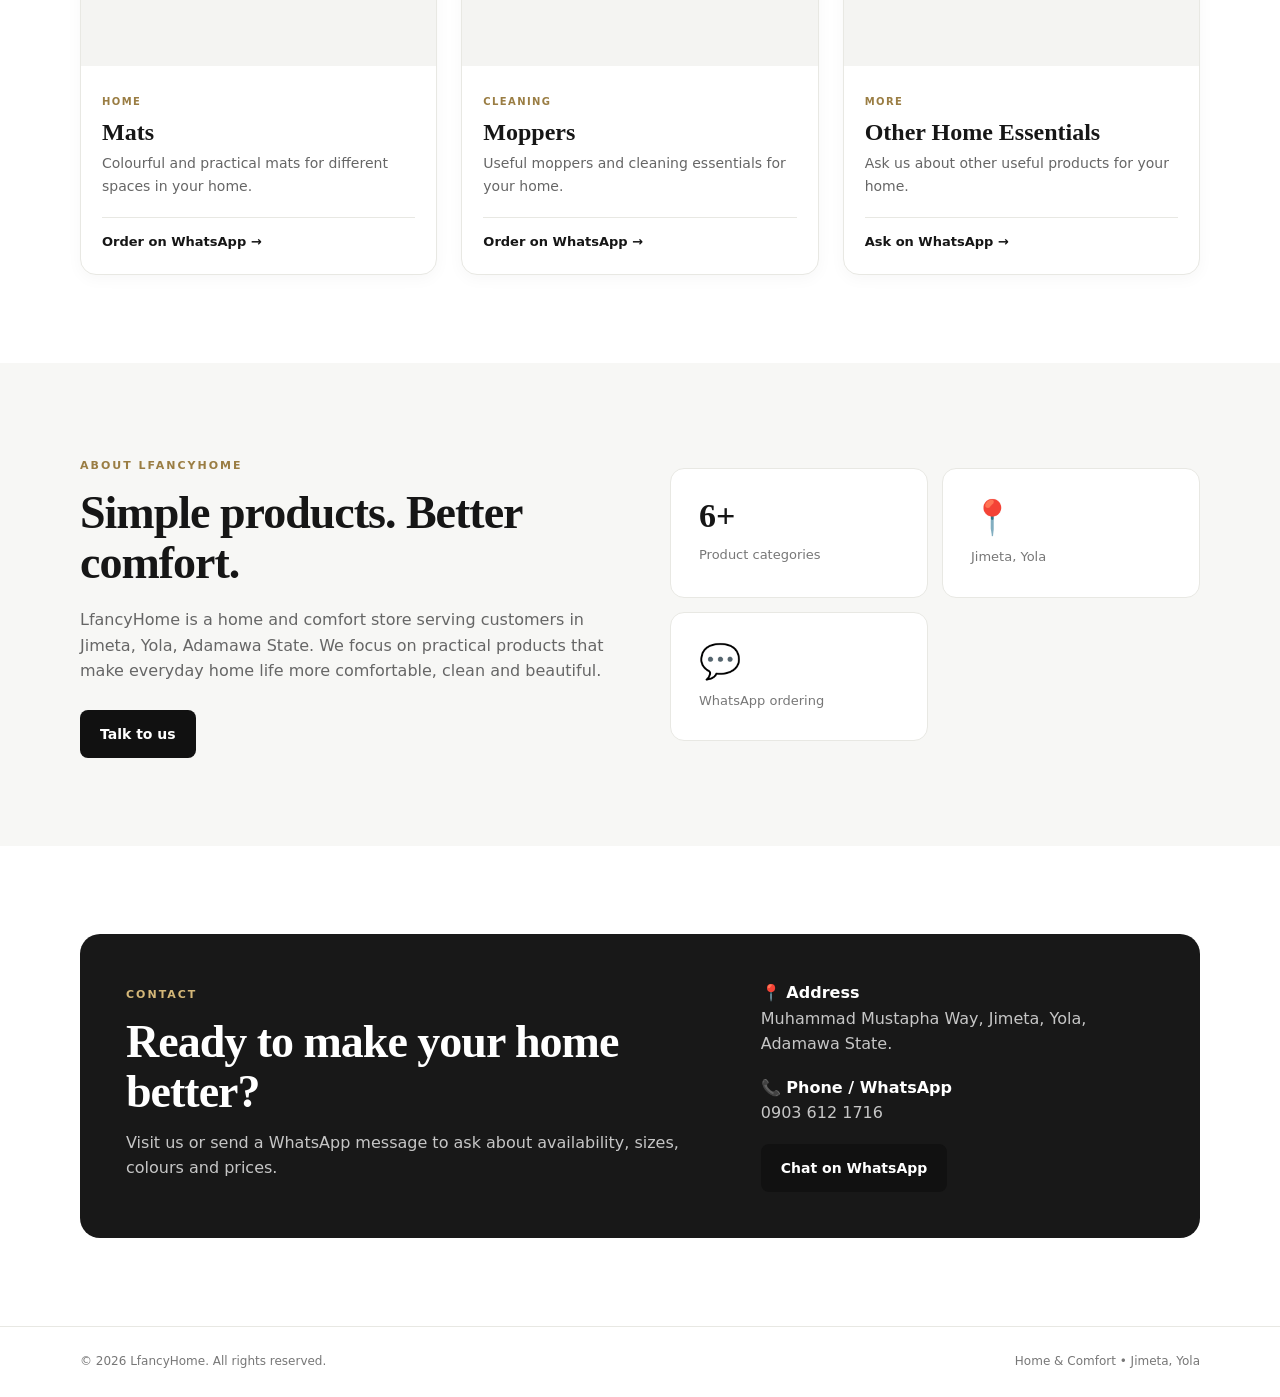
==== commit ce37c03b: "Add files via upload" ====
--- a/index.html
+++ b/index.html
@@ -11,8 +11,7 @@
   <header class="site-header">
     <div class="container nav-wrap">
       <a class="brand" href="#home" aria-label="LfancyHome home">
-        <span class="brand-mark">L</span>
-        <span><strong>Lfancy</strong>Home<small>Home & Comfort</small></span>
+        <img src="assets/LfancyHome-logo.png" alt="LfancyHome logo">
       </a>
       <button class="menu-btn" id="menuBtn" aria-label="Open menu">☰</button>
       <nav id="nav">
--- a/style.css
+++ b/style.css
@@ -6,9 +6,8 @@
 .container{width:min(1120px,92%);margin:auto}
 .site-header{position:sticky;top:0;z-index:20;background:rgba(255,255,255,.94);backdrop-filter:blur(12px);border-bottom:1px solid var(--line)}
 .nav-wrap{min-height:76px;display:flex;align-items:center;justify-content:space-between;gap:24px}
-.brand{display:flex;align-items:center;gap:10px;font-size:20px;letter-spacing:-.4px}
-.brand small{display:block;font-size:10px;color:#888;letter-spacing:1.2px;text-transform:uppercase}
-.brand-mark{width:40px;height:40px;display:grid;place-items:center;border:2px solid var(--accent);border-radius:50%;font-family:Georgia,serif;font-size:24px}
+.brand{display:flex;align-items:center;height:58px}
+.brand img{width:155px;height:58px;object-fit:contain;object-position:center}
 nav{display:flex;gap:30px;font-size:14px;font-weight:600}
 nav a:hover{color:#9b7e43}
 .menu-btn{display:none;border:0;background:none;font-size:26px}
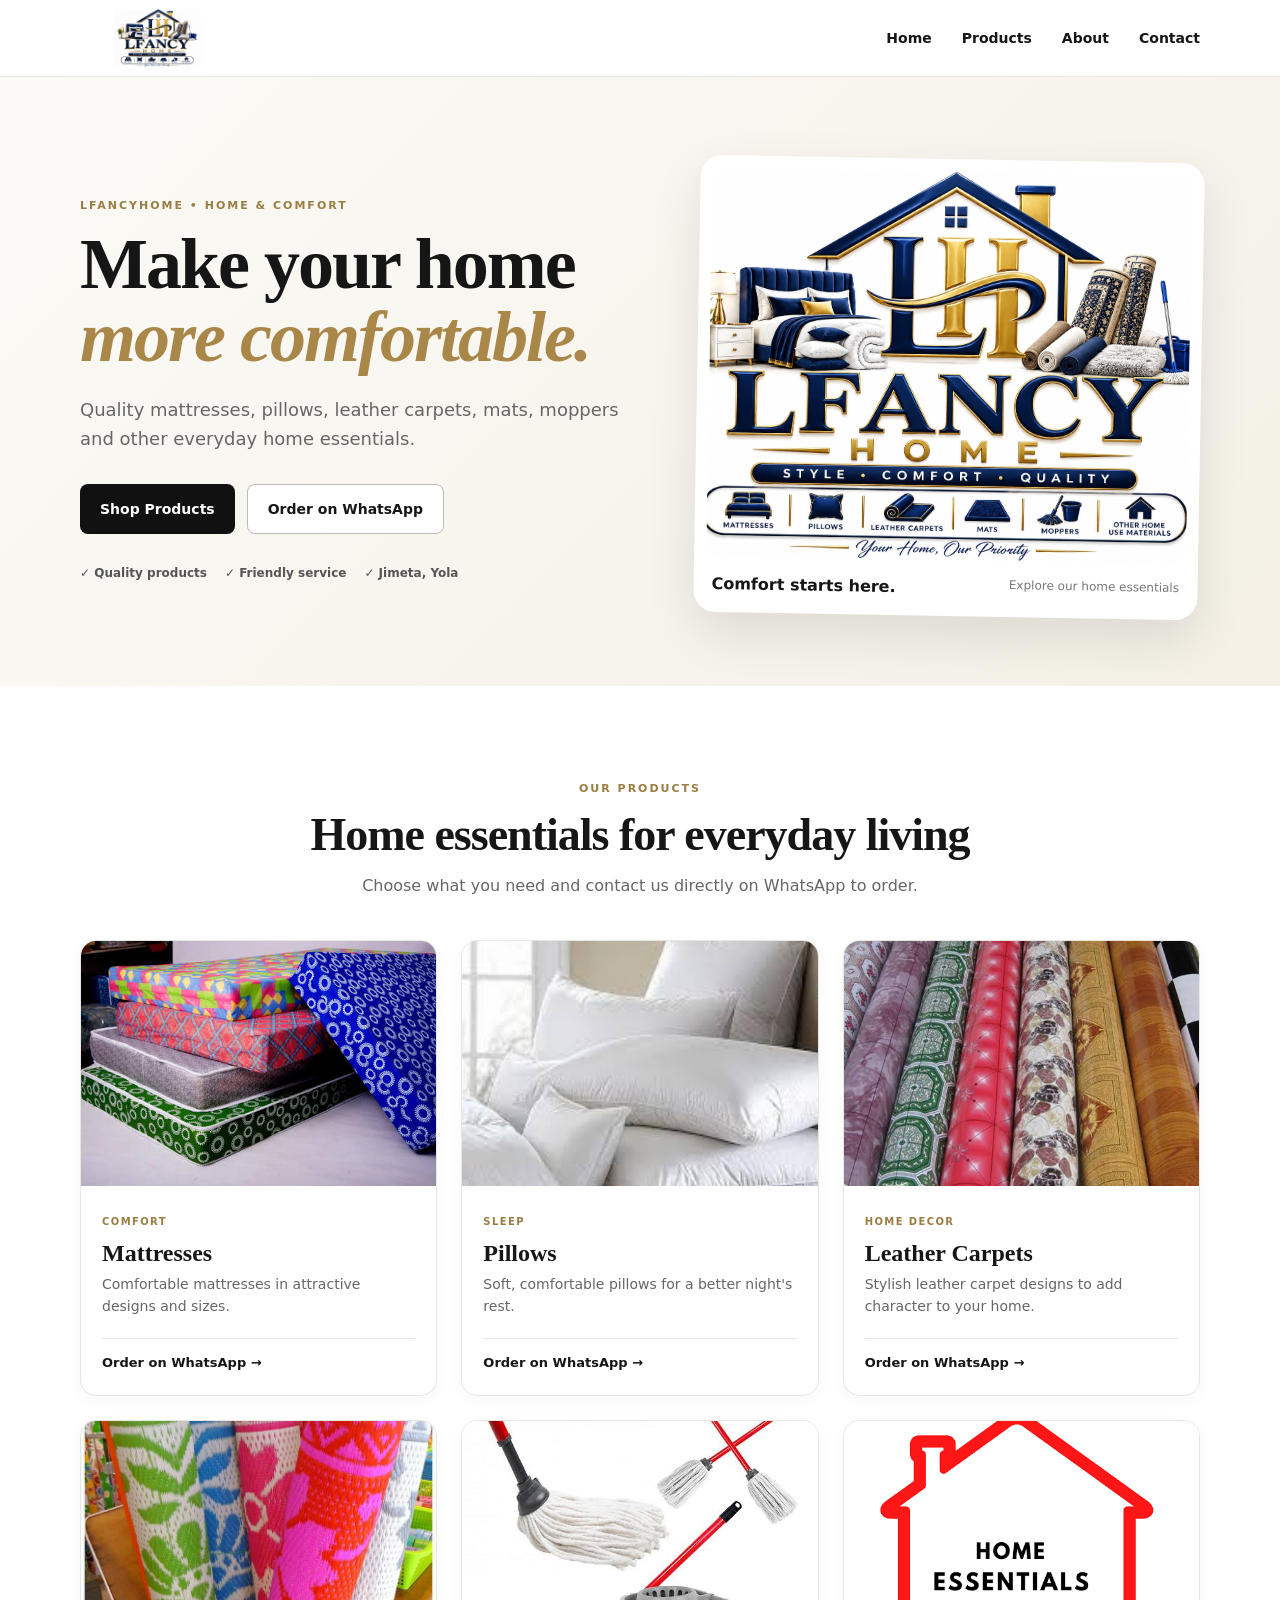
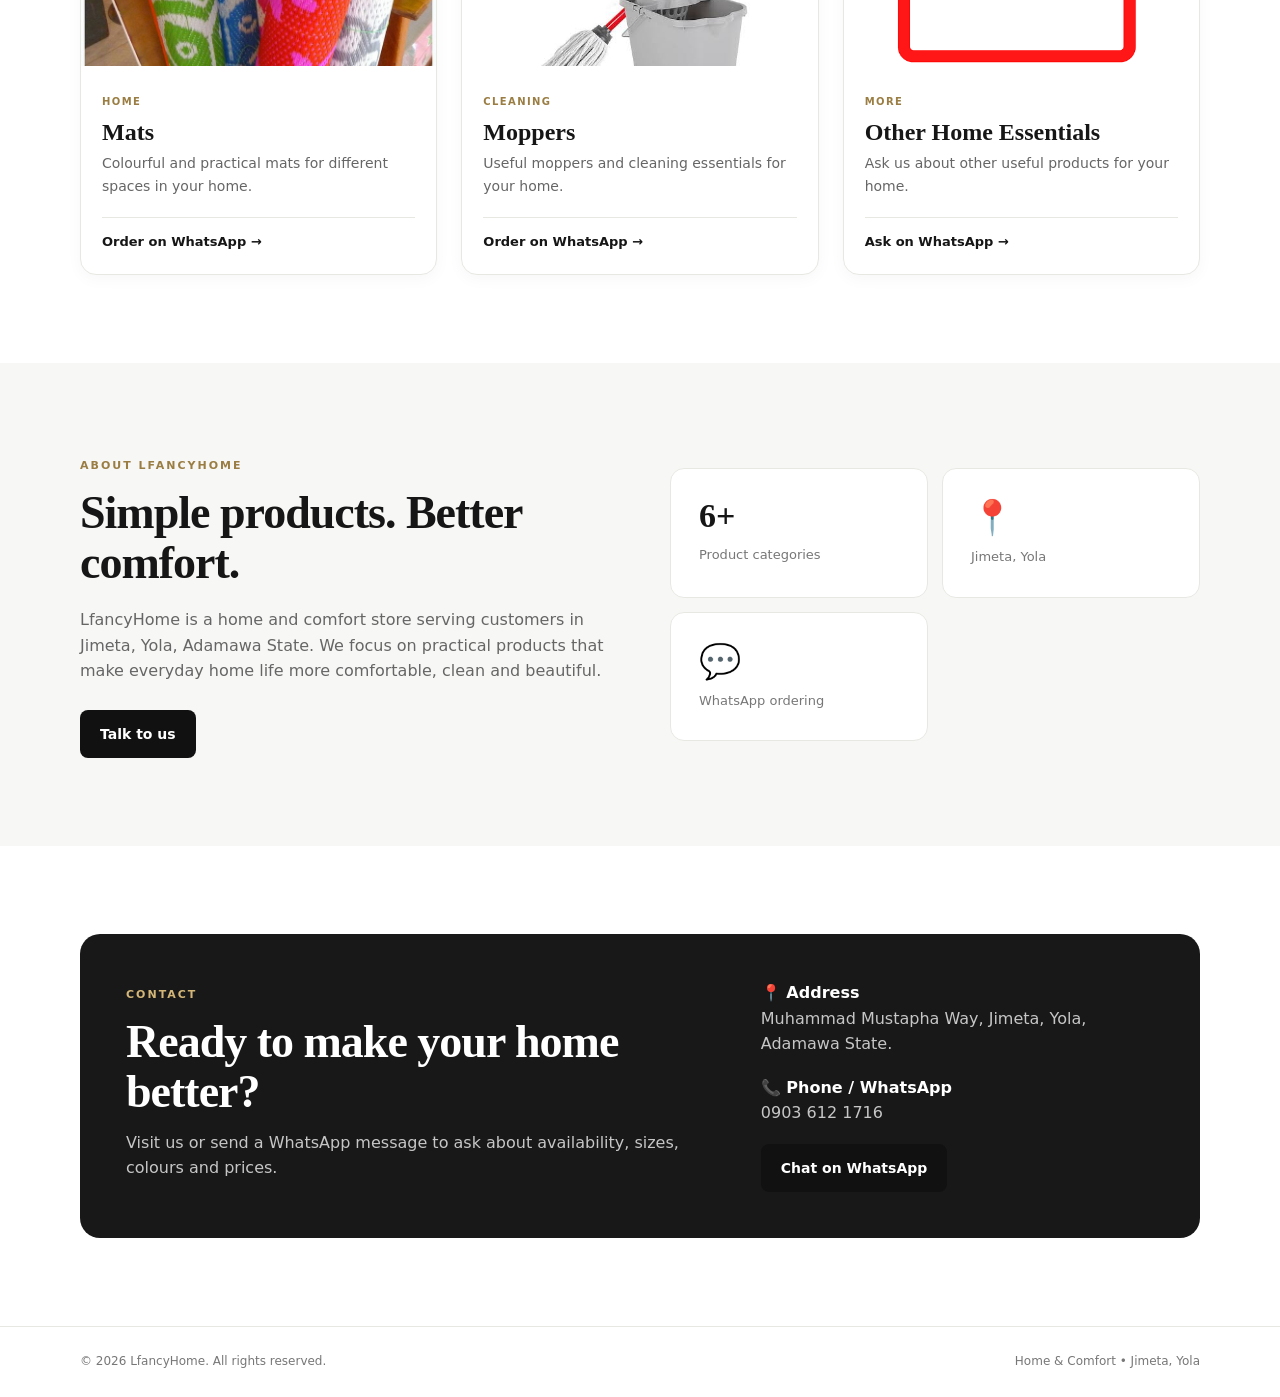
==== commit b5bf1049: "Update index.html" ====
--- a/index.html
+++ b/index.html
@@ -41,7 +41,7 @@
           </div>
         </div>
         <div class="hero-card">
-          <img src="assets/mattresses.jpg" alt="Colourful mattresses at LfancyHome">
+          <img src="assets/LfancyHome-logo.png" alt="Colourful mattresses at LfancyHome">
           <div class="hero-card-label"><b>Comfort starts here.</b><span>Explore our home essentials</span></div>
         </div>
       </div>
